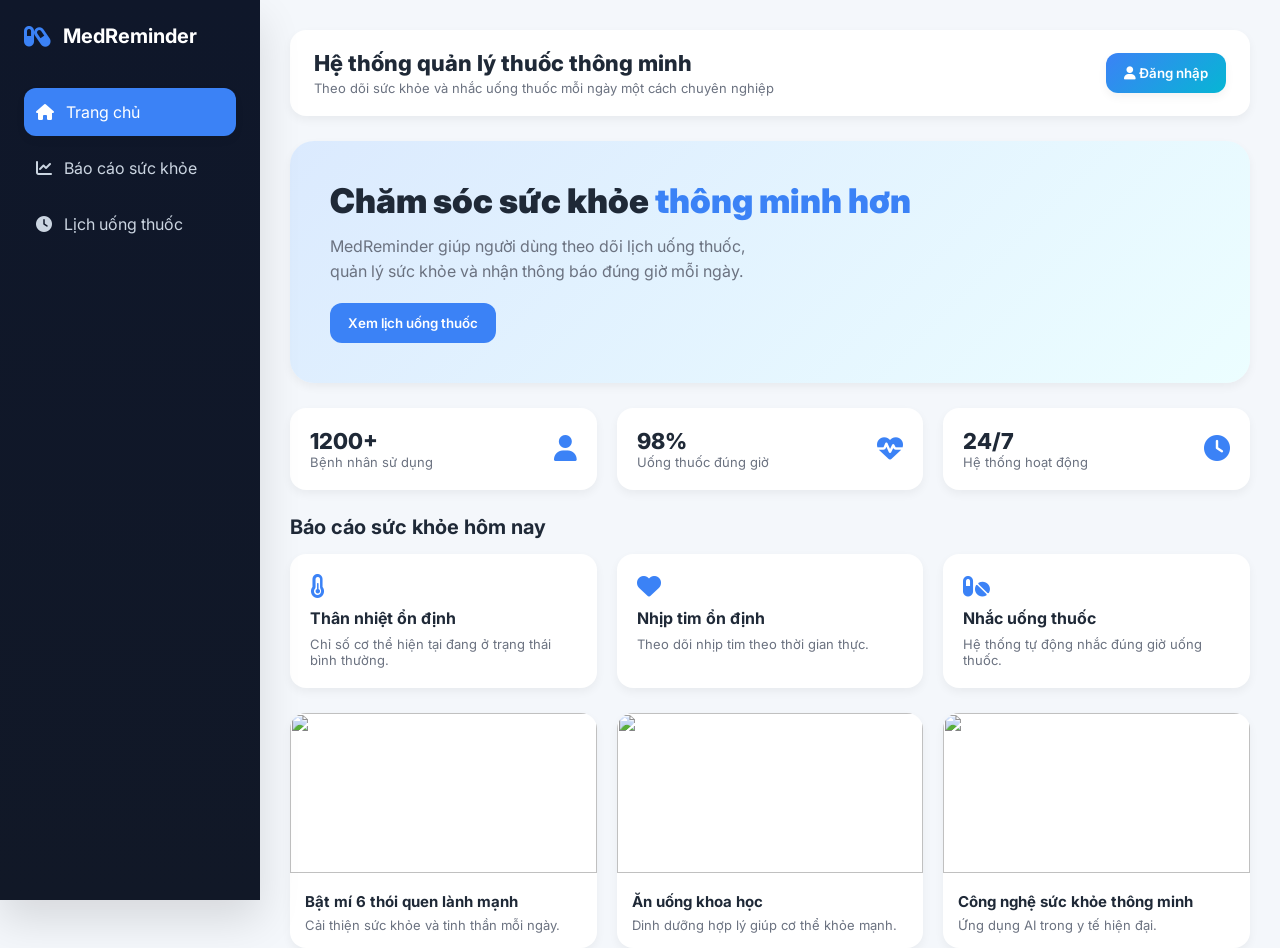
==== MedReminder/index.html @ 06b6fe0d "first commit" ====
<!DOCTYPE html>
<html lang="vi">

<head>
    <meta charset="UTF-8">
    <meta name="viewport" content="width=device-width, initial-scale=1.0">
    <title>MedReminder</title>

    <link rel="stylesheet" href="css/style.css">
    <link rel="stylesheet" href="https://cdnjs.cloudflare.com/ajax/libs/font-awesome/6.5.2/css/all.min.css">
</head>

<body>

    <!-- SIDEBAR -->
    <aside class="sidebar">

        <div class="sidebar-logo">
            <i class="fa-solid fa-capsules"></i>
            <span>MedReminder</span>
        </div>

        <ul>

            <li class="active">
                <i class="fa-solid fa-house"></i>
                Trang chủ
            </li>

            <li onclick="openReport()">
                <i class="fa-solid fa-chart-line"></i>
                Báo cáo sức khỏe
            </li>

            <li onclick="openSchedule()">
                <i class="fa-solid fa-clock"></i>
                Lịch uống thuốc
            </li>

        </ul>

    </aside>

    <!-- MAIN -->
    <main class="main-content">

        <!-- TOPBAR -->
        <div class="topbar">
            <div>
                <h1>Hệ thống quản lý thuốc thông minh</h1>
                <p class="sub-text">
                    Theo dõi sức khỏe và nhắc uống thuốc mỗi ngày một cách chuyên nghiệp
                </p>
            </div>
            <button class="login-btn" id="loginBtn" onclick="showLoginModal()">
                <i class="fa-solid fa-user"></i>
                Đăng nhập
            </button>
        </div>

        <!-- SCHEDULE -->
        <section id="scheduleSection" style="display:none;">
            <table>
                <tbody id="scheduleTableBody"></tbody>
            </table>
        </section>
        <section class="report-section" id="reportSection"></section>
        <!-- HERO -->
        <section class="hero-section">

            <div class="hero-left">

                <h2>
                    Chăm sóc sức khỏe
                    <span>thông minh hơn</span>
                </h2>

                <p>
                    MedReminder giúp người dùng theo dõi lịch uống thuốc, quản lý sức khỏe và nhận thông báo đúng giờ
                    mỗi ngày.
                </p>

                <button onclick="openSchedule()">
                    Xem lịch uống thuốc
                </button>

            </div>

            <div class="hero-right">
                <img src="https://encrypted-tbn0.gstatic.com/images?q=tbn:ANd9GcS8tLAiOs8x44UtiAvJ8HSTCErNILAkvxVZ3A&s"
                    alt="">
            </div>

        </section>

        <!-- STATS -->
        <section class="stats">

            <div class="stat-card">
                <div>
                    <h3>1200+</h3>
                    <p>Bệnh nhân sử dụng</p>
                </div>
                <i class="fa-solid fa-user"></i>
            </div>

            <div class="stat-card">
                <div>
                    <h3>98%</h3>
                    <p>Uống thuốc đúng giờ</p>
                </div>
                <i class="fa-solid fa-heart-pulse"></i>
            </div>

            <div class="stat-card">
                <div>
                    <h3>24/7</h3>
                    <p>Hệ thống hoạt động</p>
                </div>
                <i class="fa-solid fa-clock"></i>
            </div>

        </section>

        <!-- REPORT -->
        <section class="report-section">

            <div class="section-header">
                <h2>Báo cáo sức khỏe hôm nay</h2>
            </div>

            <div class="report-grid">

                <div class="report-card">
                    <i class="fa-solid fa-temperature-half"></i>
                    <h3>Thân nhiệt ổn định</h3>
                    <p>Chỉ số cơ thể hiện tại đang ở trạng thái bình thường.</p>
                </div>

                <div class="report-card">
                    <i class="fa-solid fa-heart"></i>
                    <h3>Nhịp tim ổn định</h3>
                    <p>Theo dõi nhịp tim theo thời gian thực.</p>
                </div>

                <div class="report-card">
                    <i class="fa-solid fa-pills"></i>
                    <h3>Nhắc uống thuốc</h3>
                    <p>Hệ thống tự động nhắc đúng giờ uống thuốc.</p>
                </div>

            </div>

        </section>

        <!-- NEWS -->
        <div class="news-grid">

            <a class="news-card"
                href="https://nhathuoclongchau.com.vn/bai-viet/bat-mi-6-thoi-quen-lanh-manh-nang-cao-chat-luong-cuoc-song.html"
                target="_blank">
                <img
                    src="https://cdn.nhathuoclongchau.com.vn/unsafe/800x0/bat_mi_6_thoi_quen_lanh_manh_nang_cao_chat_luong_cuoc_song_1_f5d3cba60e.jpg">
                <div class="news-content">
                    <h3>Bật mí 6 thói quen lành mạnh</h3>
                    <p>Cải thiện sức khỏe và tinh thần mỗi ngày.</p>
                </div>
            </a>

            <a class="news-card"
                href="https://medlatec.vn/tin-tuc/cach-an-uong-khoa-hoc-du-duong-chat-bao-dam-suc-khoe--s51-n30016"
                target="_blank">
                <img src="https://login.medlatec.vn//ImagePath/images/20220917/20220917_cach-an-uong-khoa-hoc-1.jpg">
                <div class="news-content">
                    <h3>Ăn uống khoa học</h3>
                    <p>Dinh dưỡng hợp lý giúp cơ thể khỏe mạnh.</p>
                </div>
            </a>

            <a class="news-card"
                href="https://medinet.gov.vn/quan-ly-chat-luong-kham-chua-benh/tim-hieu-nen-tang-cong-nghe-cho-suc-khoe-thong-minh-so-y-te-hcm-c8-11449.aspx"
                target="_blank">
                <img src="https://vinuni.edu.vn/wp-content/uploads/2025/11/ung-dung-ai-trong-y-te-1.jpg">
                <div class="news-content">
                    <h3>Công nghệ sức khỏe thông minh</h3>
                    <p>Ứng dụng AI trong y tế hiện đại.</p>
                </div>
            </a>

        </div>

    </main>

    <!-- JS -->
    <script src="js/main.js" defer></script>

</body>

</html>
---- MedReminder/css/style.css ----
/* =========================================
   MEDREMINDER - PREMIUM MEDICAL UI STYLE
   Inspired by modern health apps (Apple Health, MyChart)
========================================= */

/* FONT */
@import url('https://fonts.googleapis.com/css2?family=Inter:wght@300;400;500;600;700;800;900&display=swap');

/* RESET */
* {
    margin: 0;
    padding: 0;
    box-sizing: border-box;
    font-family: 'Inter', sans-serif;
}

html,
body {
    height: 100%;
    background: #f4f7fb;
    color: #1f2937;
}

/* =========================
   ROOT VARIABLES
========================= */
:root {
    --primary: #3b82f6;
    --primary-dark: #2563eb;
    --secondary: #06b6d4;
    --success: #22c55e;
    --danger: #ef4444;
    --warning: #f59e0b;

    --text: #1f2937;
    --muted: #6b7280;
    --bg: #f4f7fb;
    --card: #ffffff;

    --shadow-sm: 0 4px 10px rgba(0, 0, 0, 0.05);
    --shadow-md: 0 10px 25px rgba(0, 0, 0, 0.08);
    --shadow-lg: 0 20px 40px rgba(0, 0, 0, 0.12);

    --radius: 16px;
}

/* =========================
   LAYOUT
========================= */
body {
    display: flex;
}

/* =========================
   SIDEBAR
========================= */
.sidebar {
    width: 260px;
    height: 100vh;
    background: linear-gradient(180deg, #0f172a, #111827);
    color: #fff;
    padding: 24px;
    position: fixed;
    left: 0;
    top: 0;
    box-shadow: var(--shadow-lg);
}

.sidebar-logo {
    display: flex;
    align-items: center;
    gap: 12px;
    font-size: 20px;
    font-weight: 700;
    margin-bottom: 40px;
    color: #fff;
}

.sidebar-logo i {
    color: var(--primary);
    font-size: 24px;
}

.sidebar ul {
    list-style: none;
}

.sidebar li {
    display: flex;
    align-items: center;
    gap: 12px;
    padding: 14px 12px;
    border-radius: 12px;
    cursor: pointer;
    color: #cbd5e1;
    transition: all 0.3s ease;
    margin-bottom: 8px;
}

.sidebar li:hover {
    background: rgba(59, 130, 246, 0.15);
    color: #fff;
    transform: translateX(5px);
}

.sidebar li.active {
    background: var(--primary);
    color: #fff;
    box-shadow: var(--shadow-sm);
}

/* =========================
   MAIN CONTENT
========================= */
.main-content {
    margin-left: 260px;
    width: calc(100% - 260px);
    padding: 30px;
}

/* =========================
   TOPBAR
========================= */
.topbar {
    display: flex;
    justify-content: space-between;
    align-items: center;
    background: var(--card);
    padding: 20px 24px;
    border-radius: var(--radius);
    box-shadow: var(--shadow-sm);
    margin-bottom: 25px;
}

.topbar h1 {
    font-size: 22px;
    font-weight: 800;
}

.sub-text {
    font-size: 13px;
    color: var(--muted);
    margin-top: 4px;
}

.login-btn {
    background: linear-gradient(135deg, var(--primary), var(--secondary));
    color: white;
    border: none;
    padding: 12px 18px;
    border-radius: 12px;
    cursor: pointer;
    font-weight: 600;
    transition: 0.3s;
    box-shadow: var(--shadow-sm);
}

.login-btn:hover {
    transform: scale(1.05);
    box-shadow: var(--shadow-md);
}

/* =========================
   HERO SECTION
========================= */
.hero-section {
    display: flex;
    justify-content: space-between;
    align-items: center;
    background: linear-gradient(135deg, #dbeafe, #ecfeff);
    padding: 40px;
    border-radius: 24px;
    margin-bottom: 25px;
    box-shadow: var(--shadow-sm);
}

.hero-left h2 {
    font-size: 34px;
    font-weight: 900;
    line-height: 1.2;
}

.hero-left span {
    color: var(--primary);
}

.hero-left p {
    margin-top: 12px;
    color: var(--muted);
    max-width: 420px;
    line-height: 1.6;
}

.hero-left button {
    margin-top: 18px;
    padding: 12px 18px;
    border: none;
    border-radius: 12px;
    background: var(--primary);
    color: white;
    font-weight: 600;
    cursor: pointer;
    transition: 0.3s;
}

.hero-left button:hover {
    background: var(--primary-dark);
    transform: translateY(-2px);
}

.hero-right img {
    width: 320px;
    animation: float 3s ease-in-out infinite;
}

@keyframes float {

    0%,
    100% {
        transform: translateY(0);
    }

    50% {
        transform: translateY(-10px);
    }
}

/* =========================
   STATS
========================= */
.stats {
    display: grid;
    grid-template-columns: repeat(3, 1fr);
    gap: 20px;
    margin-bottom: 25px;
}

.stat-card {
    background: var(--card);
    padding: 20px;
    border-radius: var(--radius);
    box-shadow: var(--shadow-sm);
    display: flex;
    justify-content: space-between;
    align-items: center;
    transition: 0.3s;
}

.stat-card:hover {
    transform: translateY(-5px);
    box-shadow: var(--shadow-md);
}

.stat-card h3 {
    font-size: 22px;
    font-weight: 800;
}

.stat-card p {
    font-size: 13px;
    color: var(--muted);
}

.stat-card i {
    font-size: 26px;
    color: var(--primary);
}

/* =========================
   REPORT SECTION
========================= */
.report-section {
    margin-bottom: 25px;
}

.section-header h2 {
    font-size: 20px;
    margin-bottom: 15px;
}

.report-grid {
    display: grid;
    grid-template-columns: repeat(3, 1fr);
    gap: 20px;
}

.report-card {
    background: var(--card);
    padding: 20px;
    border-radius: var(--radius);
    box-shadow: var(--shadow-sm);
    transition: 0.3s;
}

.report-card:hover {
    transform: translateY(-5px);
}

.report-card i {
    font-size: 24px;
    color: var(--primary);
    margin-bottom: 10px;
}

.report-card h3 {
    font-size: 16px;
    margin-bottom: 8px;
}

.report-card p {
    font-size: 13px;
    color: var(--muted);
}

/* =========================
   NEWS
========================= */
.news-grid {
    display: grid;
    grid-template-columns: repeat(3, 1fr);
    gap: 20px;
}

.news-card {
    background: var(--card);
    border-radius: var(--radius);
    overflow: hidden;
    box-shadow: var(--shadow-sm);
    transition: 0.3s;
}

.news-card:hover {
    transform: translateY(-6px);
    box-shadow: var(--shadow-md);
}

.news-card img {
    width: 100%;
    height: 160px;
    object-fit: cover;
}

.news-content {
    padding: 15px;
}

.news-content h3 {
    font-size: 15px;
    margin-bottom: 6px;
}

.news-content p {
    font-size: 13px;
    color: var(--muted);
}

/* =========================
   MODAL
========================= */
.modal {
    display: none;
    position: fixed;
    inset: 0;
    background: rgba(0, 0, 0, 0.5);
    justify-content: center;
    align-items: center;
    backdrop-filter: blur(6px);
}

.modal-content {
    background: white;
    width: 380px;
    padding: 24px;
    border-radius: 18px;
    box-shadow: var(--shadow-lg);
    animation: pop 0.3s ease;
}

@keyframes pop {
    from {
        transform: scale(0.9);
        opacity: 0;
    }

    to {
        transform: scale(1);
        opacity: 1;
    }
}

.modal-header {
    display: flex;
    justify-content: space-between;
    align-items: center;
    margin-bottom: 20px;
}

.modal-header button {
    border: none;
    background: transparent;
    font-size: 18px;
    cursor: pointer;
}

.form-group {
    margin-bottom: 15px;
}

.form-group label {
    font-size: 13px;
    color: var(--muted);
}

.form-group input {
    width: 100%;
    padding: 10px;
    border-radius: 10px;
    border: 1px solid #e5e7eb;
    margin-top: 5px;
    outline: none;
}

.submit-btn {
    width: 100%;
    padding: 12px;
    border: none;
    border-radius: 12px;
    background: var(--primary);
    color: white;
    font-weight: 600;
    cursor: pointer;
    transition: 0.3s;
}

.submit-btn:hover {
    background: var(--primary-dark);
}

/* =========================
   RESPONSIVE
========================= */
@media (max-width: 1024px) {

    .stats,
    .report-grid,
    .news-grid {
        grid-template-columns: repeat(2, 1fr);
    }

    .hero-section {
        flex-direction: column;
        text-align: center;
    }

    .hero-right img {
        margin-top: 20px;
    }
}

@media (max-width: 768px) {
    .sidebar {
        display: none;
    }

    .main-content {
        margin-left: 0;
        width: 100%;
    }

    .stats,
    .report-grid,
    .news-grid {
        grid-template-columns: 1fr;
    }
}.news-card {
    display: block;
    text-decoration: none;
    color: inherit;
}

.news-card:hover h3 {
    color: var(--primary);
}

.news-card {
    cursor: pointer;
}.modal {
    display: none;
    position: fixed;
    inset: 0;
    background: rgba(15, 23, 42, 0.6);
    backdrop-filter: blur(10px);
    justify-content: center;
    align-items: center;
    z-index: 999;
    animation: fadeIn 0.2s ease;
}.modal-content {
    width: 380px;
    background: #ffffff;
    border-radius: 18px;
    padding: 24px;
    box-shadow: 0 25px 60px rgba(0, 0, 0, 0.25);
    animation: popIn 0.25s ease;
}.login-wrapper {
    position: fixed;
    top: 0;
    left: 0;
    width: 100%;
    height: 100vh;
    background: rgba(0, 0, 0, 0.5);
    display: none;
    justify-content: center;
    align-items: center;
    z-index: 9999;
}

.login-card {
    background: #fff;
    padding: 25px;
    border-radius: 12px;
    width: 350px;
}.logout-fixed {
    position: fixed;
    top: 12px;
    right: 12px;
    /* 👈 đổi từ left -> right */
    z-index: 99999;

    display: flex;
    align-items: center;
    gap: 8px;

    padding: 10px 14px;
    border: none;
    border-radius: 10px;

    background: #fee2e2;
    color: #dc2626;

    font-weight: 600;
    font-size: 14px;

    cursor: pointer;

    box-shadow: 0 6px 20px rgba(0, 0, 0, 0.15);
    transition: 0.2s ease;
}

.logout-fixed:hover {
    background: #fecaca;
    transform: translateY(-2px);
}

.logout-fixed i {
    font-size: 14px;
}
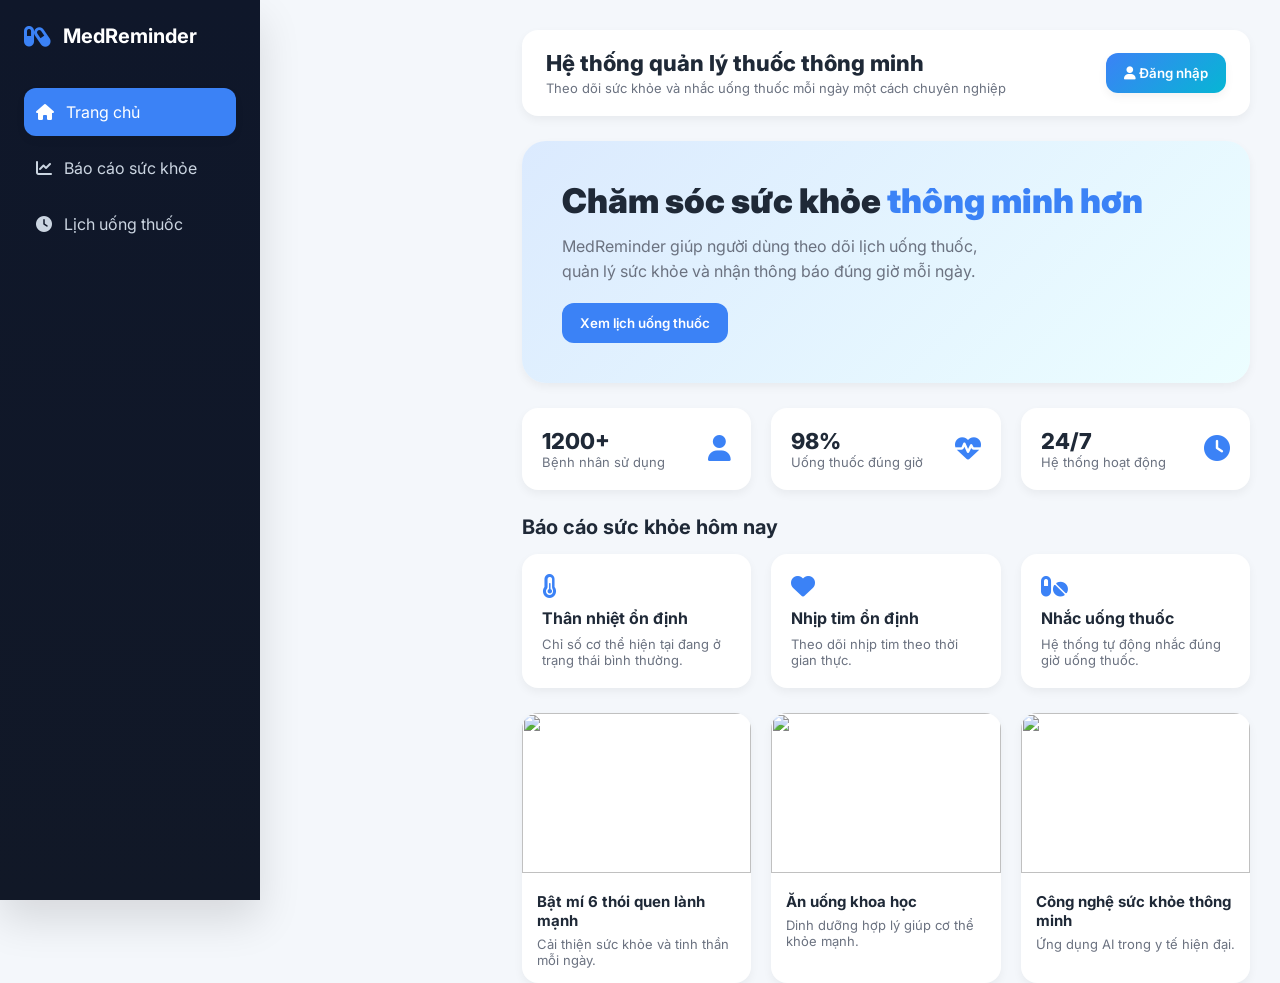
==== commit 53766b0b: "Update index.html" ====
--- a/MedReminder/index.html
+++ b/MedReminder/index.html
@@ -11,7 +11,7 @@
 </head>
 
 <body>
-
+<h1>NEW VERSION TEST</h1>
     <!-- SIDEBAR -->
     <aside class="sidebar">
 
@@ -192,8 +192,8 @@
     </main>
 
     <!-- JS -->
-    <script src="js/main.js" defer></script>
+    <script src="js/main.js?v=2" defer></script>
 
 </body>
 
-</html>+</html>
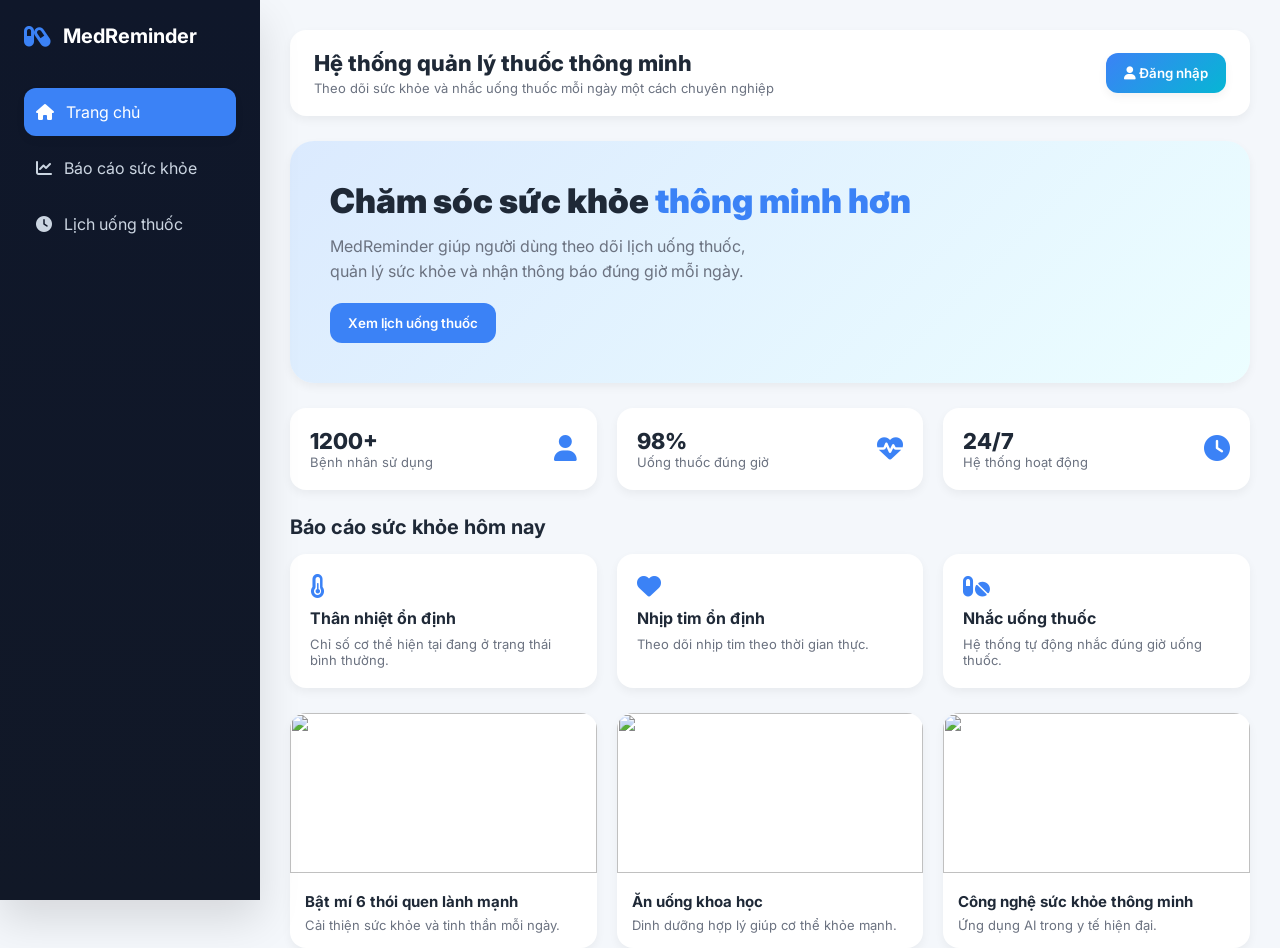
==== commit 8e40380b: "Update index.html" ====
--- a/MedReminder/index.html
+++ b/MedReminder/index.html
@@ -11,7 +11,6 @@
 </head>
 
 <body>
-<h1>NEW VERSION TEST</h1>
     <!-- SIDEBAR -->
     <aside class="sidebar">
 
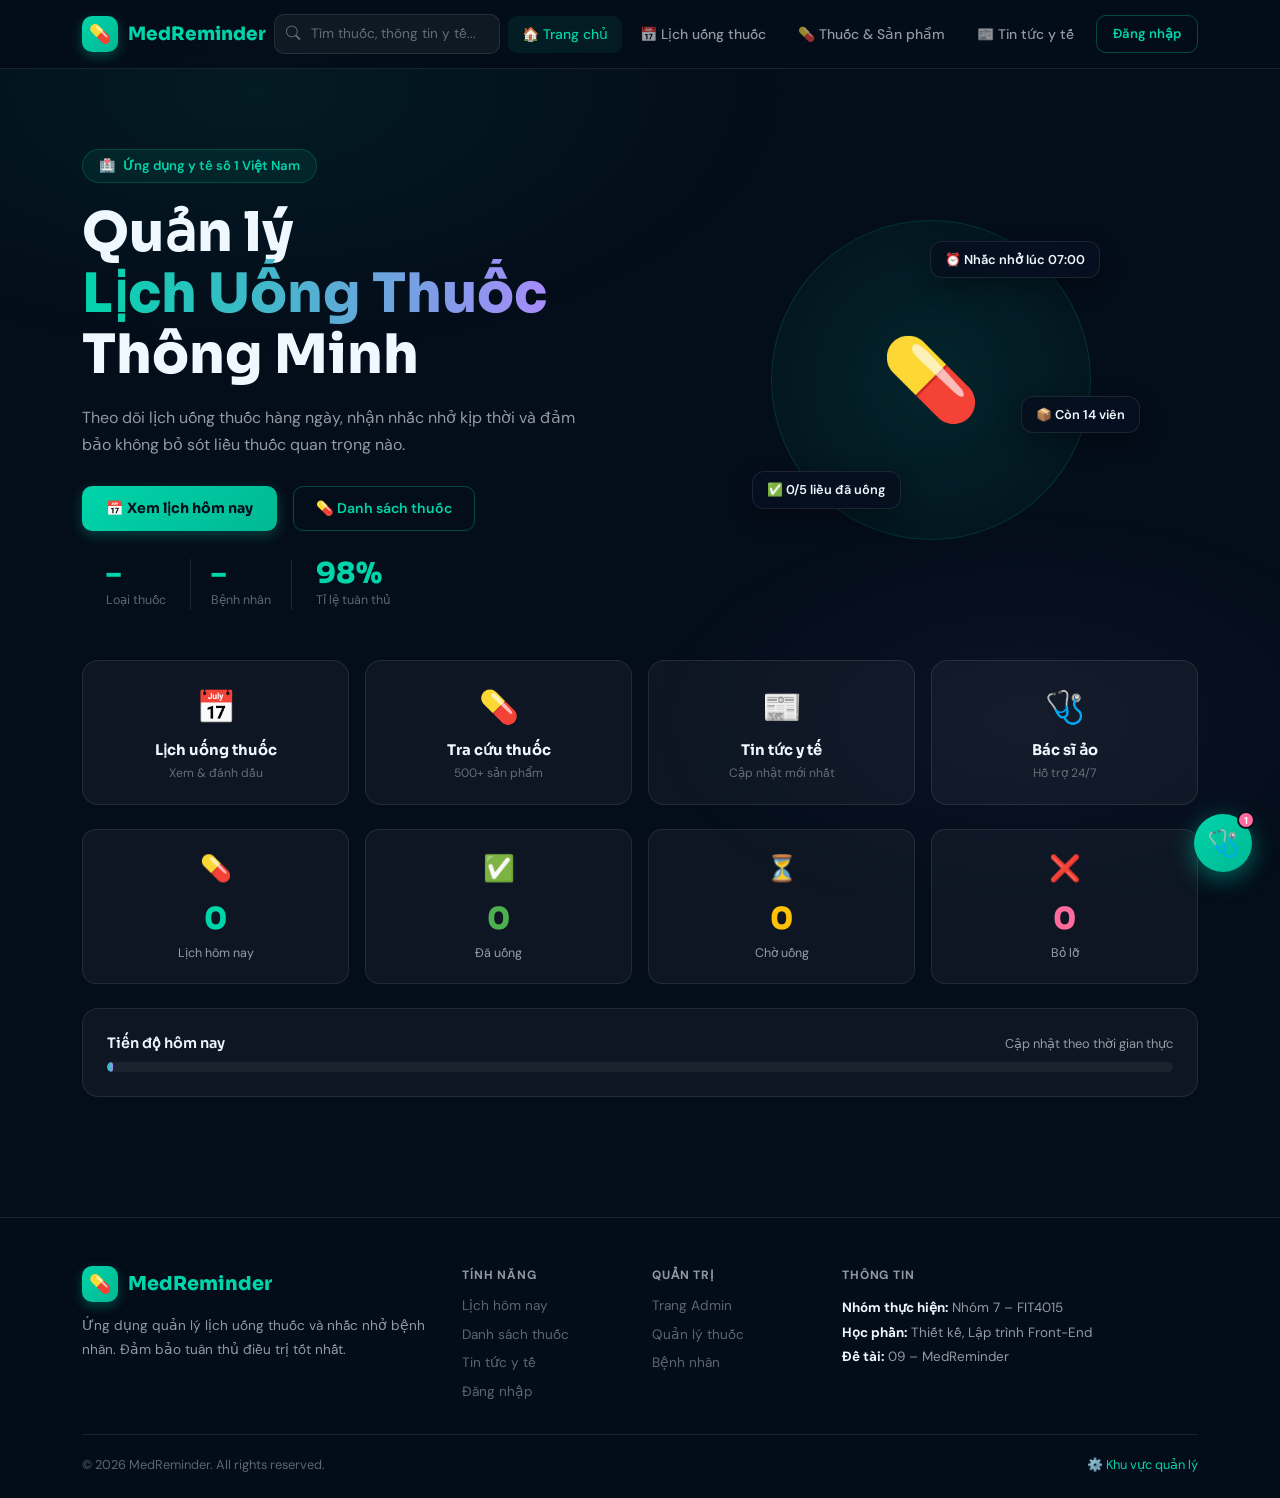
==== commit 77a19587: "Update index.html" ====
--- a/MedReminder/index.html
+++ b/MedReminder/index.html
@@ -2,197 +2,466 @@
 <html lang="vi">
 
 <head>
-    <meta charset="UTF-8">
-    <meta name="viewport" content="width=device-width, initial-scale=1.0">
-    <title>MedReminder</title>
-
-    <link rel="stylesheet" href="css/style.css">
-    <link rel="stylesheet" href="https://cdnjs.cloudflare.com/ajax/libs/font-awesome/6.5.2/css/all.min.css">
+    <meta charset="UTF-8" />
+    <meta name="viewport" content="width=device-width, initial-scale=1.0" />
+    <title>MedReminder – Quản lý Lịch Uống Thuốc</title>
+    <link rel="stylesheet" href="https://cdn.jsdelivr.net/npm/bootstrap@5.3.3/dist/css/bootstrap.min.css" />
+    <link rel="stylesheet" href="https://cdn.jsdelivr.net/npm/bootstrap-icons@1.11.3/font/bootstrap-icons.min.css" />
+    <link rel="stylesheet" href="css/style.css" />
 </head>
 
 <body>
-    <!-- SIDEBAR -->
-    <aside class="sidebar">
-
-        <div class="sidebar-logo">
-            <i class="fa-solid fa-capsules"></i>
-            <span>MedReminder</span>
-        </div>
-
-        <ul>
-
-            <li class="active">
-                <i class="fa-solid fa-house"></i>
-                Trang chủ
-            </li>
-
-            <li onclick="openReport()">
-                <i class="fa-solid fa-chart-line"></i>
-                Báo cáo sức khỏe
-            </li>
-
-            <li onclick="openSchedule()">
-                <i class="fa-solid fa-clock"></i>
-                Lịch uống thuốc
-            </li>
-
-        </ul>
-
-    </aside>
-
-    <!-- MAIN -->
-    <main class="main-content">
-
-        <!-- TOPBAR -->
-        <div class="topbar">
-            <div>
-                <h1>Hệ thống quản lý thuốc thông minh</h1>
-                <p class="sub-text">
-                    Theo dõi sức khỏe và nhắc uống thuốc mỗi ngày một cách chuyên nghiệp
-                </p>
-            </div>
-            <button class="login-btn" id="loginBtn" onclick="showLoginModal()">
-                <i class="fa-solid fa-user"></i>
-                Đăng nhập
-            </button>
-        </div>
-
-        <!-- SCHEDULE -->
-        <section id="scheduleSection" style="display:none;">
-            <table>
-                <tbody id="scheduleTableBody"></tbody>
-            </table>
-        </section>
-        <section class="report-section" id="reportSection"></section>
+
+    <!-- Toast container -->
+    <div id="toast-container" class="position-fixed top-0 end-0 p-3" style="z-index:9999">
+        <div id="liveToast" class="toast toast-med" role="alert">
+            <div class="toast-body" id="toast-body"></div>
+        </div>
+    </div>
+
+    <!-- ═══ NAVBAR ═══ -->
+    <nav class="navbar-med">
+        <div class="container">
+            <div class="d-flex align-items-center justify-content-between w-100 gap-2 flex-wrap">
+                <a href="index.html" class="navbar-brand-med">
+                    <div class="brand-icon">💊</div>MedReminder
+                </a>
+
+                <!-- Global Search Bar -->
+                <div class="navbar-search-wrap" id="navbar-search-wrap">
+                    <span class="search-icon-nav"><i class="bi bi-search"></i></span>
+                    <input type="text" id="global-search" placeholder="Tìm thuốc, thông tin y tế..."
+                        autocomplete="off" />
+                    <div class="search-dropdown" id="search-dropdown"></div>
+                </div>
+
+                <!-- Nav Tabs -->
+                <div class="d-flex align-items-center gap-1 flex-wrap nav-tabs-med">
+                    <a href="#" class="nav-link-med active" data-tab="home" onclick="switchTab('home',event)">🏠 Trang
+                        chủ</a>
+                    <a href="#" class="nav-link-med" data-tab="schedule" onclick="switchTab('schedule',event)">📅 Lịch
+                        uống thuốc</a>
+                    <a href="#" class="nav-link-med" data-tab="medicines" onclick="switchTab('medicines',event)">💊
+                        Thuốc & Sản phẩm</a>
+                    <a href="#" class="nav-link-med" data-tab="news" onclick="switchTab('news',event)">📰 Tin tức y
+                        tế</a>
+                </div>
+
+                <div class="d-flex align-items-center gap-2" id="nav-auth-area">
+                    <a href="login.html" class="btn-outline-med" style="font-size:0.82rem;padding:8px 16px"
+                        id="nav-login-btn">Đăng nhập</a>
+                    <a href="admin.html" class="btn-nav-admin" id="nav-admin-btn" style="display:none">⚙️ Quản trị</a>
+                    <button class="btn-logout-sm" id="nav-logout-btn" style="display:none" onclick="logoutUser()">🚪
+                        Đăng xuất</button>
+                </div>
+            </div>
+        </div>
+    </nav>
+
+    <!-- ═══ TAB: HOME ═══ -->
+    <div id="tab-home" class="tab-content-med active">
         <!-- HERO -->
         <section class="hero-section">
-
-            <div class="hero-left">
-
-                <h2>
-                    Chăm sóc sức khỏe
-                    <span>thông minh hơn</span>
-                </h2>
-
-                <p>
-                    MedReminder giúp người dùng theo dõi lịch uống thuốc, quản lý sức khỏe và nhận thông báo đúng giờ
-                    mỗi ngày.
-                </p>
-
-                <button onclick="openSchedule()">
-                    Xem lịch uống thuốc
-                </button>
-
-            </div>
-
-            <div class="hero-right">
-                <img src="https://encrypted-tbn0.gstatic.com/images?q=tbn:ANd9GcS8tLAiOs8x44UtiAvJ8HSTCErNILAkvxVZ3A&s"
-                    alt="">
-            </div>
-
+            <div class="container">
+                <div class="user-banner" id="user-banner" style="display:none">
+                    <div class="user-banner-info">
+                        <div class="user-avatar" id="banner-avatar">👤</div>
+                        <div>
+                            <div class="user-name" id="banner-name">–</div>
+                            <div class="user-role" id="banner-role">–</div>
+                        </div>
+                    </div>
+                    <div style="font-size:0.82rem;color:var(--text-muted)">
+                        📅 Đang xem lịch của: <strong id="banner-patient" style="color:var(--primary)">–</strong>
+                    </div>
+                </div>
+                <div class="row align-items-center g-5">
+                    <div class="col-lg-6">
+                        <div class="hero-badge"><span>🏥</span> Ứng dụng y tế số 1 Việt Nam</div>
+                        <h1 class="hero-title">Quản lý<br><span>Lịch Uống Thuốc</span><br>Thông Minh</h1>
+                        <p class="hero-subtitle">Theo dõi lịch uống thuốc hàng ngày, nhận nhắc nhở kịp thời và đảm bảo
+                            không bỏ sót liều thuốc quan trọng nào.</p>
+                        <div class="d-flex gap-3 flex-wrap mb-4">
+                            <a href="#" class="btn-primary-med" onclick="switchTab('schedule',event)">📅 Xem lịch hôm
+                                nay</a>
+                            <a href="#" class="btn-outline-med" onclick="switchTab('medicines',event)">💊 Danh sách
+                                thuốc</a>
+                        </div>
+                        <div class="hero-stats">
+                            <div class="hero-stat"><span class="num" id="hero-stat-meds">–</span><span
+                                    class="label">Loại thuốc</span></div>
+                            <div class="hero-stat"
+                                style="padding:0 20px;border-left:1px solid rgba(255,255,255,0.1);border-right:1px solid rgba(255,255,255,0.1)">
+                                <span class="num" id="hero-stat-patients">–</span><span class="label">Bệnh nhân</span>
+                            </div>
+                            <div class="hero-stat"><span class="num">98%</span><span class="label">Tỉ lệ tuân thủ</span>
+                            </div>
+                        </div>
+                    </div>
+                    <div class="col-lg-6">
+                        <div class="hero-img-wrap">
+                            <div class="hero-img-bg">
+                                <span class="hero-center-icon">💊</span>
+                                <div class="hero-float-card" style="top:20px;right:-10px">⏰ Nhắc nhở lúc 07:00</div>
+                                <div class="hero-float-card" style="bottom:30px;left:-20px">✅ <span
+                                        id="float-taken">3</span>/5 liều đã uống</div>
+                                <div class="hero-float-card" style="top:55%;right:-50px">📦 Còn 14 viên</div>
+                            </div>
+                        </div>
+                    </div>
+                </div>
+            </div>
         </section>
 
-        <!-- STATS -->
-        <section class="stats">
-
-            <div class="stat-card">
+        <!-- QUICK FEATURE CARDS -->
+        <section style="position:relative;z-index:1;padding:0 0 60px">
+            <div class="container">
+                <div class="row g-3 mb-4">
+                    <div class="col-6 col-md-3">
+                        <div class="feature-quick-card" onclick="switchTab('schedule',null)">
+                            <div class="fq-icon">📅</div>
+                            <div class="fq-label">Lịch uống thuốc</div>
+                            <div class="fq-sub">Xem & đánh dấu</div>
+                        </div>
+                    </div>
+                    <div class="col-6 col-md-3">
+                        <div class="feature-quick-card" onclick="switchTab('medicines',null)">
+                            <div class="fq-icon">💊</div>
+                            <div class="fq-label">Tra cứu thuốc</div>
+                            <div class="fq-sub">500+ sản phẩm</div>
+                        </div>
+                    </div>
+                    <div class="col-6 col-md-3">
+                        <div class="feature-quick-card" onclick="switchTab('news',null)">
+                            <div class="fq-icon">📰</div>
+                            <div class="fq-label">Tin tức y tế</div>
+                            <div class="fq-sub">Cập nhật mới nhất</div>
+                        </div>
+                    </div>
+                    <div class="col-6 col-md-3">
+                        <div class="feature-quick-card" onclick="toggleChatbot()">
+                            <div class="fq-icon">🩺</div>
+                            <div class="fq-label">Bác sĩ ảo</div>
+                            <div class="fq-sub">Hỗ trợ 24/7</div>
+                        </div>
+                    </div>
+                </div>
+
+                <!-- Preview stats -->
+                <div class="row g-3">
+                    <div class="col-6 col-md-3">
+                        <div class="stat-card"><span class="stat-icon">💊</span>
+                            <div class="stat-value" id="stat-total">–</div>
+                            <div class="stat-label">Lịch hôm nay</div>
+                        </div>
+                    </div>
+                    <div class="col-6 col-md-3">
+                        <div class="stat-card"><span class="stat-icon">✅</span>
+                            <div class="stat-value" id="stat-taken" style="color:#4caf50">–</div>
+                            <div class="stat-label">Đã uống</div>
+                        </div>
+                    </div>
+                    <div class="col-6 col-md-3">
+                        <div class="stat-card"><span class="stat-icon">⏳</span>
+                            <div class="stat-value" id="stat-remain" style="color:#ffc107">–</div>
+                            <div class="stat-label">Chờ uống</div>
+                        </div>
+                    </div>
+                    <div class="col-6 col-md-3">
+                        <div class="stat-card"><span class="stat-icon">❌</span>
+                            <div class="stat-value" id="stat-missed" style="color:var(--accent)">–</div>
+                            <div class="stat-label">Bỏ lỡ</div>
+                        </div>
+                    </div>
+                </div>
+                <div class="mt-4 glass-card p-4">
+                    <div class="d-flex justify-content-between align-items-center mb-2">
+                        <span style="font-family:'Sora',sans-serif;font-weight:600;font-size:0.9rem">Tiến độ hôm
+                            nay</span>
+                        <span style="font-size:0.8rem;color:var(--text-secondary)">Cập nhật theo thời gian thực</span>
+                    </div>
+                    <div style="background:rgba(255,255,255,0.06);border-radius:100px;height:10px;overflow:hidden">
+                        <div id="progress-bar"
+                            style="height:100%;background:linear-gradient(90deg,var(--primary),var(--accent2));border-radius:100px;transition:width .6s ease;width:0%;display:flex;align-items:center;justify-content:flex-end;padding-right:6px;font-size:0.65rem;font-weight:700;color:#040d1a">
+                        </div>
+                    </div>
+                </div>
+            </div>
+        </section>
+    </div>
+
+    <!-- ═══ TAB: SCHEDULE ═══ -->
+    <div id="tab-schedule" class="tab-content-med" style="display:none">
+        <!-- Auth gate -->
+        <div id="schedule-auth-gate" class="auth-gate-section" style="display:none">
+            <div class="auth-gate-card">
+                <div style="font-size:3rem;margin-bottom:16px">🔒</div>
+                <h3 style="font-family:'Sora',sans-serif;font-weight:700;margin-bottom:8px">Yêu cầu đăng nhập</h3>
+                <p style="color:var(--text-secondary);margin-bottom:24px">Vui lòng đăng nhập để xem lịch uống thuốc của
+                    bạn</p>
+                <a href="login.html" class="btn-primary-med">🔑 Đăng nhập ngay</a>
+            </div>
+        </div>
+        <!-- Schedule content (only for logged in) -->
+        <div id="schedule-content" style="display:none">
+            <section style="position:relative;z-index:1;padding:40px 0 80px">
+                <div class="container">
+                    <div class="row g-4">
+                        <div class="col-lg-8">
+                            <div class="d-flex align-items-center justify-content-between mb-3 flex-wrap gap-2">
+                                <div>
+                                    <h2 class="section-title mb-0">📅 Lịch uống thuốc</h2>
+                                    <p class="section-sub mb-0" id="schedule-patient-label">Theo dõi và đánh dấu thuốc
+                                        đã uống</p>
+                                </div>
+                            </div>
+                            <div class="day-selector mb-4" id="day-selector"></div>
+                            <div class="filter-pills mb-3">
+                                <button class="pill-btn active" data-filter="all">🔘 Tất cả</button>
+                                <button class="pill-btn" data-filter="pending">⏳ Chờ uống</button>
+                                <button class="pill-btn" data-filter="taken">✅ Đã uống</button>
+                                <button class="pill-btn" data-filter="missed">❌ Bỏ lỡ</button>
+                            </div>
+                            <div id="schedule-list">
+                                <div class="spinner-med"></div>
+                            </div>
+                        </div>
+                        <div class="col-lg-4">
+                            <div class="glass-card p-4 mb-4">
+                                <h5 style="font-family:'Sora',sans-serif;font-weight:700;margin-bottom:16px">🕐 Timeline
+                                    hôm nay</h5>
+                                <div id="timeline-list">
+                                    <div class="spinner-med"></div>
+                                </div>
+                            </div>
+                            <div class="glass-card p-4" style="border-color:rgba(0,212,170,0.2)">
+                                <h6
+                                    style="font-family:'Sora',sans-serif;font-weight:700;margin-bottom:12px;color:var(--primary)">
+                                    💡 Lưu ý quan trọng</h6>
+                                <ul
+                                    style="list-style:none;padding:0;margin:0;font-size:0.84rem;line-height:2;color:var(--text-secondary)">
+                                    <li>💊 Uống đúng liều, đúng giờ</li>
+                                    <li>🍽️ Một số thuốc cần uống sau ăn</li>
+                                    <li>💧 Uống với nhiều nước</li>
+                                    <li>🚫 Không tự ý dừng thuốc</li>
+                                    <li>📞 Liên hệ BS khi có tác dụng phụ</li>
+                                </ul>
+                            </div>
+                        </div>
+                    </div>
+                </div>
+            </section>
+        </div>
+    </div>
+
+    <!-- ═══ TAB: MEDICINES ═══ -->
+    <div id="tab-medicines" class="tab-content-med" style="display:none">
+        <section style="position:relative;z-index:1;padding:40px 0 80px">
+            <div class="container">
+                <div class="text-center mb-5">
+                    <h2 class="section-title">💊 Thuốc & Sản phẩm y tế</h2>
+                    <p class="section-sub">Tra cứu thông tin chi tiết các loại thuốc và sản phẩm chăm sóc sức khỏe</p>
+                </div>
+
+                <!-- Category filter -->
+                <div class="med-category-bar mb-4">
+                    <button class="med-cat-btn active" data-cat="all">🔘 Tất cả</button>
+                    <button class="med-cat-btn" data-cat="painkiller">💊 Giảm đau / Hạ sốt</button>
+                    <button class="med-cat-btn" data-cat="antibiotic">🧫 Kháng sinh</button>
+                    <button class="med-cat-btn" data-cat="stomach">🫁 Tiêu hóa</button>
+                    <button class="med-cat-btn" data-cat="vitamin">🌿 Vitamin & Bổ sung</button>
+                    <button class="med-cat-btn" data-cat="heart">❤️ Tim mạch</button>
+                    <button class="med-cat-btn" data-cat="device">🩺 Thiết bị y tế</button>
+                </div>
+
+                <!-- Search inside medicines -->
+                <div class="search-wrap mb-4" style="max-width:400px">
+                    <span class="search-icon"><i class="bi bi-search"></i></span>
+                    <input type="text" id="med-search-input" placeholder="Tìm thuốc, sản phẩm..." />
+                </div>
+
+                <div class="row g-4" id="med-catalog-grid">
+                    <!-- Populated by JS -->
+                </div>
+            </div>
+        </section>
+    </div>
+
+    <!-- ═══ TAB: NEWS ═══ -->
+    <div id="tab-news" class="tab-content-med" style="display:none">
+        <section style="position:relative;z-index:1;padding:40px 0 80px">
+            <div class="container">
+                <div class="text-center mb-5">
+                    <h2 class="section-title">📰 Tin tức & Thông tin y tế</h2>
+                    <p class="section-sub">Cập nhật các chủ đề hot và thông tin chuyên ngành y tế mới nhất</p>
+                </div>
+                <!-- Topic pills -->
+                <div class="filter-pills mb-4">
+                    <button class="pill-btn active" data-news-cat="all" onclick="filterNews('all',this)">🔘 Tất
+                        cả</button>
+                    <button class="pill-btn" data-news-cat="drug" onclick="filterNews('drug',this)">💊 Thuốc
+                        mới</button>
+                    <button class="pill-btn" data-news-cat="disease" onclick="filterNews('disease',this)">🦠 Dịch
+                        bệnh</button>
+                    <button class="pill-btn" data-news-cat="health" onclick="filterNews('health',this)">🌿 Sức
+                        khỏe</button>
+                    <button class="pill-btn" data-news-cat="tech" onclick="filterNews('tech',this)">🤖 Y tế công
+                        nghệ</button>
+                    <button class="pill-btn" data-news-cat="policy" onclick="filterNews('policy',this)">📋 Chính
+                        sách</button>
+                </div>
+                <div class="row g-4" id="news-grid">
+                    <!-- Populated by JS -->
+                </div>
+            </div>
+        </section>
+    </div>
+
+    <!-- ═══ MED DETAIL MODAL ═══ -->
+    <div class="modal fade modal-med" id="medDetailModal" tabindex="-1">
+        <div class="modal-dialog modal-dialog-centered modal-lg">
+            <div class="modal-content">
+                <div class="modal-header">
+                    <h5 class="modal-title"><span id="detail-med-icon">💊</span><span id="detail-med-name"
+                            class="ms-2">Chi tiết thuốc</span></h5>
+                    <button type="button" class="btn-close" data-bs-dismiss="modal"></button>
+                </div>
+                <div class="modal-body">
+                    <div class="row g-3">
+                        <div class="col-md-6">
+                            <div class="detail-label">Dạng thuốc</div>
+                            <div class="detail-val" id="detail-med-type">–</div>
+                        </div>
+                        <div class="col-md-6">
+                            <div class="detail-label">Danh mục</div>
+                            <div class="detail-val" id="detail-med-cat">–</div>
+                        </div>
+                        <div class="col-md-6">
+                            <div class="detail-label">Liều dùng thông thường</div>
+                            <div class="detail-val" id="detail-med-dosage">–</div>
+                        </div>
+                        <div class="col-md-6">
+                            <div class="detail-label">Tần suất sử dụng</div>
+                            <div class="detail-val" id="detail-med-freq">–</div>
+                        </div>
+                        <div class="col-12">
+                            <div class="detail-label">Công dụng chính</div>
+                            <div style="background:rgba(0,212,170,0.06);border-left:3px solid var(--primary);padding:12px 16px;border-radius:8px;font-size:.88rem;line-height:1.7"
+                                id="detail-med-uses">–</div>
+                        </div>
+                        <div class="col-12">
+                            <div class="detail-label">Tác dụng phụ thường gặp</div>
+                            <div style="background:rgba(255,107,157,0.06);border-left:3px solid var(--accent);padding:12px 16px;border-radius:8px;font-size:.88rem;line-height:1.7"
+                                id="detail-med-side">–</div>
+                        </div>
+                        <div class="col-12">
+                            <div class="detail-label">Lưu ý đặc biệt</div>
+                            <div style="background:rgba(255,193,7,0.06);border-left:3px solid #ffc107;padding:12px 16px;border-radius:8px;font-size:.88rem;line-height:1.7"
+                                id="detail-med-note">–</div>
+                        </div>
+                        <div class="col-md-6">
+                            <div class="detail-label">Bảo quản</div>
+                            <div class="detail-val" id="detail-med-store">–</div>
+                        </div>
+                        <div class="col-md-6">
+                            <div class="detail-label">Trạng thái</div>
+                            <span id="detail-med-status"></span>
+                        </div>
+                    </div>
+                </div>
+                <div class="modal-footer"><button type="button" class="btn-outline-med"
+                        data-bs-dismiss="modal">Đóng</button></div>
+            </div>
+        </div>
+    </div>
+
+    <!-- ═══ FOOTER ═══ -->
+    <footer class="footer-med">
+        <div class="container">
+            <div class="row g-4 mb-4">
+                <div class="col-md-4">
+                    <div style="display:flex;align-items:center;gap:10px;margin-bottom:12px">
+                        <div class="brand-icon"
+                            style="width:36px;height:36px;background:linear-gradient(135deg,var(--primary),var(--primary-dark));border-radius:10px;display:flex;align-items:center;justify-content:center;font-size:18px">
+                            💊</div>
+                        <span
+                            style="font-family:'Sora',sans-serif;font-weight:800;color:var(--primary);font-size:1.2rem">MedReminder</span>
+                    </div>
+                    <p style="font-size:.85rem;color:var(--text-secondary);line-height:1.7">Ứng dụng quản lý lịch uống
+                        thuốc và nhắc nhở bệnh nhân. Đảm bảo tuân thủ điều trị tốt nhất.</p>
+                </div>
+                <div class="col-6 col-md-2">
+                    <div class="footer-title">Tính năng</div>
+                    <a href="#" class="footer-link" onclick="switchTab('schedule',event)">Lịch hôm nay</a>
+                    <a href="#" class="footer-link" onclick="switchTab('medicines',event)">Danh sách thuốc</a>
+                    <a href="#" class="footer-link" onclick="switchTab('news',event)">Tin tức y tế</a>
+                    <a href="login.html" class="footer-link">Đăng nhập</a>
+                </div>
+                <div class="col-6 col-md-2">
+                    <div class="footer-title">Quản trị</div>
+                    <a href="admin.html" class="footer-link">Trang Admin</a>
+                    <a href="admin.html" class="footer-link">Quản lý thuốc</a>
+                    <a href="admin.html" class="footer-link">Bệnh nhân</a>
+                </div>
+                <div class="col-md-4">
+                    <div class="footer-title">Thông tin</div>
+                    <p style="font-size:.84rem;color:var(--text-secondary);line-height:1.8">
+                        <strong style="color:var(--text-primary)">Nhóm thực hiện:</strong> Nhóm 7 – FIT4015<br />
+                        <strong style="color:var(--text-primary)">Học phần:</strong> Thiết kế, Lập trình Front-End<br />
+                        <strong style="color:var(--text-primary)">Đề tài:</strong> 09 – MedReminder
+                    </p>
+                </div>
+            </div>
+            <div
+                style="border-top:1px solid var(--border-glass);padding-top:20px;display:flex;justify-content:space-between;align-items:center;flex-wrap:wrap;gap:10px">
+                <p style="font-size:.8rem;color:var(--text-muted);margin:0">© 2026 MedReminder. All rights reserved.</p>
+                <a href="admin.html" style="font-size:.8rem;color:var(--primary);text-decoration:none">⚙️ Khu vực quản
+                    lý</a>
+            </div>
+        </div>
+    </footer>
+
+    <!-- ═══ CHATBOT ═══ -->
+    <button class="chatbot-fab" onclick="toggleChatbot()" aria-label="Bác sĩ ảo">
+        🩺<div class="fab-badge" id="chat-badge">1</div>
+    </button>
+    <div class="chatbot-window" id="chatbot-window">
+        <div class="chatbot-header">
+            <div class="chatbot-avatar">
+                <div class="chatbot-icon">🩺</div>
                 <div>
-                    <h3>1200+</h3>
-                    <p>Bệnh nhân sử dụng</p>
-                </div>
-                <i class="fa-solid fa-user"></i>
-            </div>
-
-            <div class="stat-card">
-                <div>
-                    <h3>98%</h3>
-                    <p>Uống thuốc đúng giờ</p>
-                </div>
-                <i class="fa-solid fa-heart-pulse"></i>
-            </div>
-
-            <div class="stat-card">
-                <div>
-                    <h3>24/7</h3>
-                    <p>Hệ thống hoạt động</p>
-                </div>
-                <i class="fa-solid fa-clock"></i>
-            </div>
-
-        </section>
-
-        <!-- REPORT -->
-        <section class="report-section">
-
-            <div class="section-header">
-                <h2>Báo cáo sức khỏe hôm nay</h2>
-            </div>
-
-            <div class="report-grid">
-
-                <div class="report-card">
-                    <i class="fa-solid fa-temperature-half"></i>
-                    <h3>Thân nhiệt ổn định</h3>
-                    <p>Chỉ số cơ thể hiện tại đang ở trạng thái bình thường.</p>
-                </div>
-
-                <div class="report-card">
-                    <i class="fa-solid fa-heart"></i>
-                    <h3>Nhịp tim ổn định</h3>
-                    <p>Theo dõi nhịp tim theo thời gian thực.</p>
-                </div>
-
-                <div class="report-card">
-                    <i class="fa-solid fa-pills"></i>
-                    <h3>Nhắc uống thuốc</h3>
-                    <p>Hệ thống tự động nhắc đúng giờ uống thuốc.</p>
-                </div>
-
-            </div>
-
-        </section>
-
-        <!-- NEWS -->
-        <div class="news-grid">
-
-            <a class="news-card"
-                href="https://nhathuoclongchau.com.vn/bai-viet/bat-mi-6-thoi-quen-lanh-manh-nang-cao-chat-luong-cuoc-song.html"
-                target="_blank">
-                <img
-                    src="https://cdn.nhathuoclongchau.com.vn/unsafe/800x0/bat_mi_6_thoi_quen_lanh_manh_nang_cao_chat_luong_cuoc_song_1_f5d3cba60e.jpg">
-                <div class="news-content">
-                    <h3>Bật mí 6 thói quen lành mạnh</h3>
-                    <p>Cải thiện sức khỏe và tinh thần mỗi ngày.</p>
-                </div>
-            </a>
-
-            <a class="news-card"
-                href="https://medlatec.vn/tin-tuc/cach-an-uong-khoa-hoc-du-duong-chat-bao-dam-suc-khoe--s51-n30016"
-                target="_blank">
-                <img src="https://login.medlatec.vn//ImagePath/images/20220917/20220917_cach-an-uong-khoa-hoc-1.jpg">
-                <div class="news-content">
-                    <h3>Ăn uống khoa học</h3>
-                    <p>Dinh dưỡng hợp lý giúp cơ thể khỏe mạnh.</p>
-                </div>
-            </a>
-
-            <a class="news-card"
-                href="https://medinet.gov.vn/quan-ly-chat-luong-kham-chua-benh/tim-hieu-nen-tang-cong-nghe-cho-suc-khoe-thong-minh-so-y-te-hcm-c8-11449.aspx"
-                target="_blank">
-                <img src="https://vinuni.edu.vn/wp-content/uploads/2025/11/ung-dung-ai-trong-y-te-1.jpg">
-                <div class="news-content">
-                    <h3>Công nghệ sức khỏe thông minh</h3>
-                    <p>Ứng dụng AI trong y tế hiện đại.</p>
-                </div>
-            </a>
-
-        </div>
-
-    </main>
-
-    <!-- JS -->
-    <script src="js/main.js?v=2" defer></script>
-
+                    <div class="chatbot-name">Bác sĩ ảo MedBot</div>
+                    <div class="chatbot-status">🟢 Trực tuyến – Hỗ trợ 24/7</div>
+                </div>
+            </div>
+            <button class="chatbot-close" onclick="toggleChatbot()">✕</button>
+        </div>
+        <div class="chatbot-body" id="chatbot-body">
+            <div class="cb-bubble cb-bot">Xin chào! Tôi là Bác sĩ ảo MedBot 👋<br /><br />Tôi có thể giúp bạn:<br />•
+                Tra cứu lịch uống thuốc<br />• Tư vấn về cách dùng thuốc<br />• Hỏi về tác dụng phụ<br /><br />Bạn cần
+                hỗ trợ gì?</div>
+        </div>
+        <div class="chatbot-quick">
+            <button class="cb-quick-btn" onclick="cbQuick('Lịch uống thuốc hôm nay của tôi?')">📅 Lịch hôm nay</button>
+            <button class="cb-quick-btn" onclick="cbQuick('Paracetamol uống như thế nào?')">💊 Paracetamol</button>
+            <button class="cb-quick-btn" onclick="cbQuick('Uống thuốc trước hay sau ăn?')">🍽️ Cách dùng</button>
+            <button class="cb-quick-btn" onclick="cbQuick('Tác dụng phụ của Amoxicillin là gì?')">⚠️ Tác dụng
+                phụ</button>
+            <button class="cb-quick-btn" onclick="cbQuick('Tôi quên uống thuốc phải làm sao?')">❓ Quên uống</button>
+        </div>
+        <div class="chatbot-input-row">
+            <input class="chatbot-input" id="chatbot-input" placeholder="Nhập câu hỏi..."
+                onkeydown="if(event.key==='Enter')cbSend()" />
+            <button class="chatbot-send" onclick="cbSend()">➤</button>
+        </div>
+    </div>
+
+    <script src="https://cdn.jsdelivr.net/npm/bootstrap@5.3.3/dist/js/bootstrap.bundle.min.js"></script>
+    <script src="https://cdn.jsdelivr.net/npm/jquery@3.7.1/dist/jquery.min.js"></script>
+    <script src="js/utils.js"></script>
+    <script src="js/api.js"></script>
+    <script src="js/main.js"></script>
+    <script src="js/chatbot.js"></script>
 </body>
 
 </html>
--- a/MedReminder/css/style.css
+++ b/MedReminder/css/style.css
@@ -1,556 +1,1530 @@
-/* =========================================
-   MEDREMINDER - PREMIUM MEDICAL UI STYLE
-   Inspired by modern health apps (Apple Health, MyChart)
-========================================= */
-
-/* FONT */
-@import url('https://fonts.googleapis.com/css2?family=Inter:wght@300;400;500;600;700;800;900&display=swap');
-
-/* RESET */
+/* ── MedReminder – style.css (nâng cấp 2026) ── */
+@import url('https://fonts.googleapis.com/css2?family=Sora:wght@300;400;600;700;800&family=DM+Sans:wght@300;400;500&display=swap');
+
+:root {
+    --primary: #00d4aa;
+    --primary-dark: #00b894;
+    --accent: #ff6b9d;
+    --accent2: #a78bfa;
+    --bg-dark: #040d1a;
+    --bg-glass: rgba(255, 255, 255, 0.04);
+    --bg-glass-strong: rgba(255, 255, 255, 0.08);
+    --border-glass: rgba(255, 255, 255, 0.09);
+    --border-primary: rgba(0, 212, 170, 0.3);
+    --text-primary: #f0f8ff;
+    --text-secondary: rgba(240, 248, 255, 0.6);
+    --text-muted: rgba(240, 248, 255, 0.38);
+}
+
 * {
+    box-sizing: border-box;
     margin: 0;
-    padding: 0;
-    box-sizing: border-box;
-    font-family: 'Inter', sans-serif;
-}
-
-html,
+    padding: 0
+}
+
+html {
+    scroll-behavior: smooth
+}
+
 body {
-    height: 100%;
-    background: #f4f7fb;
-    color: #1f2937;
-}
-
-/* =========================
-   ROOT VARIABLES
-========================= */
-:root {
-    --primary: #3b82f6;
-    --primary-dark: #2563eb;
-    --secondary: #06b6d4;
-    --success: #22c55e;
-    --danger: #ef4444;
-    --warning: #f59e0b;
-
-    --text: #1f2937;
-    --muted: #6b7280;
-    --bg: #f4f7fb;
-    --card: #ffffff;
-
-    --shadow-sm: 0 4px 10px rgba(0, 0, 0, 0.05);
-    --shadow-md: 0 10px 25px rgba(0, 0, 0, 0.08);
-    --shadow-lg: 0 20px 40px rgba(0, 0, 0, 0.12);
-
-    --radius: 16px;
-}
-
-/* =========================
-   LAYOUT
-========================= */
-body {
-    display: flex;
-}
-
-/* =========================
-   SIDEBAR
-========================= */
-.sidebar {
-    width: 260px;
-    height: 100vh;
-    background: linear-gradient(180deg, #0f172a, #111827);
-    color: #fff;
-    padding: 24px;
+    font-family: 'DM Sans', sans-serif;
+    background: var(--bg-dark);
+    color: var(--text-primary);
+    min-height: 100vh;
+    overflow-x: hidden
+}
+
+body::before {
+    content: '';
     position: fixed;
-    left: 0;
+    inset: 0;
+    background: radial-gradient(ellipse 70% 50% at 20% 10%, rgba(0, 212, 170, 0.07), transparent 60%), radial-gradient(ellipse 50% 40% at 80% 80%, rgba(167, 139, 250, 0.05), transparent 60%);
+    pointer-events: none;
+    z-index: 0
+}
+
+/* ─── Navbar ─── */
+.navbar-med {
+    background: rgba(4, 13, 26, 0.88);
+    backdrop-filter: blur(20px);
+    border-bottom: 1px solid var(--border-glass);
+    padding: 14px 0;
+    position: sticky;
     top: 0;
-    box-shadow: var(--shadow-lg);
-}
-
-.sidebar-logo {
-    display: flex;
-    align-items: center;
-    gap: 12px;
-    font-size: 20px;
+    z-index: 100
+}
+
+.navbar-brand-med {
+    display: flex;
+    align-items: center;
+    gap: 10px;
+    text-decoration: none;
+    font-family: 'Sora', sans-serif;
+    font-weight: 800;
+    font-size: 1.15rem;
+    color: var(--primary)
+}
+
+.brand-icon {
+    width: 36px;
+    height: 36px;
+    background: linear-gradient(135deg, var(--primary), var(--primary-dark));
+    border-radius: 10px;
+    display: flex;
+    align-items: center;
+    justify-content: center;
+    font-size: 18px;
+    box-shadow: 0 4px 12px rgba(0, 212, 170, 0.3)
+}
+
+.nav-link-med {
+    color: var(--text-secondary);
+    text-decoration: none;
+    padding: 8px 14px;
+    border-radius: 9px;
+    font-size: 0.87rem;
+    font-weight: 500;
+    transition: .2s
+}
+
+.nav-link-med:hover,
+.nav-link-med.active {
+    color: var(--primary);
+    background: rgba(0, 212, 170, 0.08)
+}
+
+.btn-nav-admin {
+    background: rgba(167, 139, 250, 0.12);
+    border: 1px solid rgba(167, 139, 250, 0.3);
+    color: var(--accent2);
+    border-radius: 9px;
+    padding: 8px 16px;
+    font-size: 0.83rem;
+    font-weight: 600;
+    text-decoration: none;
+    transition: .2s
+}
+
+.btn-nav-admin:hover {
+    background: rgba(167, 139, 250, 0.22);
+    color: var(--accent2)
+}
+
+.btn-primary-med {
+    background: linear-gradient(135deg, var(--primary), var(--primary-dark));
+    color: #040d1a;
+    border: none;
+    border-radius: 10px;
+    padding: 11px 24px;
+    font-family: 'Sora', sans-serif;
+    font-size: 0.88rem;
     font-weight: 700;
-    margin-bottom: 40px;
-    color: #fff;
-}
-
-.sidebar-logo i {
+    cursor: pointer;
+    transition: .25s;
+    text-decoration: none;
+    display: inline-flex;
+    align-items: center;
+    gap: 6px;
+    box-shadow: 0 4px 14px rgba(0, 212, 170, 0.28)
+}
+
+.btn-primary-med:hover {
+    transform: translateY(-2px);
+    box-shadow: 0 8px 22px rgba(0, 212, 170, 0.38);
+    color: #040d1a
+}
+
+.btn-outline-med {
+    background: transparent;
+    border: 1px solid var(--border-primary);
     color: var(--primary);
-    font-size: 24px;
-}
-
-.sidebar ul {
-    list-style: none;
-}
-
-.sidebar li {
-    display: flex;
-    align-items: center;
-    gap: 12px;
-    padding: 14px 12px;
-    border-radius: 12px;
-    cursor: pointer;
-    color: #cbd5e1;
-    transition: all 0.3s ease;
-    margin-bottom: 8px;
-}
-
-.sidebar li:hover {
-    background: rgba(59, 130, 246, 0.15);
-    color: #fff;
-    transform: translateX(5px);
-}
-
-.sidebar li.active {
-    background: var(--primary);
-    color: #fff;
-    box-shadow: var(--shadow-sm);
-}
-
-/* =========================
-   MAIN CONTENT
-========================= */
-.main-content {
-    margin-left: 260px;
-    width: calc(100% - 260px);
-    padding: 30px;
-}
-
-/* =========================
-   TOPBAR
-========================= */
-.topbar {
-    display: flex;
-    justify-content: space-between;
-    align-items: center;
-    background: var(--card);
-    padding: 20px 24px;
-    border-radius: var(--radius);
-    box-shadow: var(--shadow-sm);
-    margin-bottom: 25px;
-}
-
-.topbar h1 {
-    font-size: 22px;
-    font-weight: 800;
-}
-
-.sub-text {
-    font-size: 13px;
-    color: var(--muted);
-    margin-top: 4px;
-}
-
-.login-btn {
-    background: linear-gradient(135deg, var(--primary), var(--secondary));
-    color: white;
-    border: none;
-    padding: 12px 18px;
-    border-radius: 12px;
-    cursor: pointer;
-    font-weight: 600;
-    transition: 0.3s;
-    box-shadow: var(--shadow-sm);
-}
-
-.login-btn:hover {
-    transform: scale(1.05);
-    box-shadow: var(--shadow-md);
-}
-
-/* =========================
-   HERO SECTION
-========================= */
-.hero-section {
-    display: flex;
-    justify-content: space-between;
-    align-items: center;
-    background: linear-gradient(135deg, #dbeafe, #ecfeff);
-    padding: 40px;
-    border-radius: 24px;
-    margin-bottom: 25px;
-    box-shadow: var(--shadow-sm);
-}
-
-.hero-left h2 {
-    font-size: 34px;
-    font-weight: 900;
-    line-height: 1.2;
-}
-
-.hero-left span {
-    color: var(--primary);
-}
-
-.hero-left p {
-    margin-top: 12px;
-    color: var(--muted);
-    max-width: 420px;
-    line-height: 1.6;
-}
-
-.hero-left button {
-    margin-top: 18px;
-    padding: 12px 18px;
-    border: none;
-    border-radius: 12px;
-    background: var(--primary);
-    color: white;
+    border-radius: 10px;
+    padding: 11px 22px;
+    font-size: 0.88rem;
     font-weight: 600;
     cursor: pointer;
-    transition: 0.3s;
-}
-
-.hero-left button:hover {
-    background: var(--primary-dark);
-    transform: translateY(-2px);
-}
-
-.hero-right img {
+    transition: .2s;
+    text-decoration: none;
+    display: inline-flex;
+    align-items: center;
+    gap: 6px
+}
+
+.btn-outline-med:hover {
+    background: rgba(0, 212, 170, 0.08);
+    color: var(--primary)
+}
+
+/* ─── Hero ─── */
+.hero-section {
+    padding: 80px 0 50px;
+    position: relative;
+    z-index: 1
+}
+
+.hero-badge {
+    display: inline-flex;
+    align-items: center;
+    gap: 8px;
+    padding: 6px 16px;
+    border-radius: 30px;
+    background: rgba(0, 212, 170, 0.08);
+    border: 1px solid rgba(0, 212, 170, 0.2);
+    color: var(--primary);
+    font-size: 0.82rem;
+    font-weight: 600;
+    margin-bottom: 20px
+}
+
+.hero-title {
+    font-family: 'Sora', sans-serif;
+    font-size: clamp(2rem, 5vw, 3.4rem);
+    font-weight: 800;
+    line-height: 1.12;
+    margin-bottom: 18px;
+    color: var(--text-primary)
+}
+
+.hero-title span {
+    background: linear-gradient(90deg, var(--primary), var(--accent2));
+    -webkit-background-clip: text;
+    -webkit-text-fill-color: transparent;
+    background-clip: text
+}
+
+.hero-subtitle {
+    color: var(--text-secondary);
+    font-size: 1rem;
+    line-height: 1.7;
+    margin-bottom: 28px;
+    max-width: 500px
+}
+
+.hero-stats {
+    display: flex;
+    gap: 0;
+    margin-top: 28px
+}
+
+.hero-stat {
+    display: flex;
+    flex-direction: column;
+    padding: 0 24px
+}
+
+.hero-stat .num {
+    font-family: 'Sora', sans-serif;
+    font-size: 1.8rem;
+    font-weight: 800;
+    color: var(--primary);
+    line-height: 1
+}
+
+.hero-stat .label {
+    font-size: 0.78rem;
+    color: var(--text-muted);
+    margin-top: 3px
+}
+
+.hero-img-wrap {
+    display: flex;
+    justify-content: center;
+    align-items: center
+}
+
+.hero-img-bg {
     width: 320px;
-    animation: float 3s ease-in-out infinite;
+    height: 320px;
+    border-radius: 50%;
+    background: radial-gradient(circle, rgba(0, 212, 170, 0.12), rgba(0, 212, 170, 0.02));
+    border: 1px solid rgba(0, 212, 170, 0.15);
+    display: flex;
+    align-items: center;
+    justify-content: center;
+    position: relative;
+    animation: float 5s ease-in-out infinite
 }
 
 @keyframes float {
 
     0%,
     100% {
-        transform: translateY(0);
+        transform: translateY(0)
     }
 
     50% {
-        transform: translateY(-10px);
-    }
-}
-
-/* =========================
-   STATS
-========================= */
-.stats {
-    display: grid;
-    grid-template-columns: repeat(3, 1fr);
-    gap: 20px;
-    margin-bottom: 25px;
-}
-
+        transform: translateY(-10px)
+    }
+}
+
+.hero-center-icon {
+    font-size: 80px
+}
+
+.hero-float-card {
+    position: absolute;
+    background: rgba(6, 16, 32, 0.92);
+    backdrop-filter: blur(12px);
+    border: 1px solid var(--border-glass);
+    border-radius: 12px;
+    padding: 8px 14px;
+    font-size: 0.8rem;
+    font-weight: 600;
+    white-space: nowrap;
+    box-shadow: 0 8px 24px rgba(0, 0, 0, 0.3)
+}
+
+/* ─── Glass card ─── */
+.glass-card {
+    background: var(--bg-glass);
+    border: 1px solid var(--border-glass);
+    border-radius: 16px;
+    transition: all .25s
+}
+
+.glass-card:hover {
+    border-color: rgba(0, 212, 170, 0.15)
+}
+
+/* ─── Stat cards ─── */
 .stat-card {
-    background: var(--card);
-    padding: 20px;
-    border-radius: var(--radius);
-    box-shadow: var(--shadow-sm);
-    display: flex;
+    background: var(--bg-glass);
+    border: 1px solid var(--border-glass);
+    border-radius: 14px;
+    padding: 20px 16px;
+    text-align: center;
+    transition: .25s
+}
+
+.stat-card:hover {
+    border-color: var(--border-primary);
+    transform: translateY(-2px)
+}
+
+.stat-icon {
+    font-size: 1.6rem;
+    display: block;
+    margin-bottom: 8px
+}
+
+.stat-value {
+    font-family: 'Sora', sans-serif;
+    font-size: 1.9rem;
+    font-weight: 800;
+    color: var(--primary)
+}
+
+.stat-label {
+    font-size: 0.78rem;
+    color: var(--text-secondary);
+    margin-top: 2px
+}
+
+/* ─── Section ─── */
+.section-title {
+    font-family: 'Sora', sans-serif;
+    font-weight: 700;
+    font-size: 1.4rem;
+    color: var(--text-primary)
+}
+
+.section-sub {
+    color: var(--text-secondary);
+    font-size: 0.88rem
+}
+
+/* ─── Day selector ─── */
+.day-selector {
+    display: flex;
+    gap: 8px;
+    overflow-x: auto;
+    padding-bottom: 4px
+}
+
+.day-selector::-webkit-scrollbar {
+    height: 3px
+}
+
+.day-selector::-webkit-scrollbar-thumb {
+    background: var(--border-glass);
+    border-radius: 2px
+}
+
+.day-btn {
+    background: var(--bg-glass);
+    border: 1px solid var(--border-glass);
+    border-radius: 12px;
+    color: var(--text-secondary);
+    padding: 10px 16px;
+    font-size: 0.8rem;
+    cursor: pointer;
+    transition: .2s;
+    display: flex;
+    flex-direction: column;
+    align-items: center;
+    gap: 2px;
+    min-width: 56px;
+    flex-shrink: 0
+}
+
+.day-btn:hover {
+    border-color: rgba(0, 212, 170, 0.3);
+    color: var(--primary)
+}
+
+.day-btn.active {
+    background: rgba(0, 212, 170, 0.12);
+    border-color: rgba(0, 212, 170, 0.4);
+    color: var(--primary)
+}
+
+.day-btn .day-name {
+    font-size: 0.7rem;
+    font-weight: 600;
+    text-transform: uppercase;
+    letter-spacing: .05em
+}
+
+.day-btn .day-num {
+    font-family: 'Sora', sans-serif;
+    font-size: 1.1rem;
+    font-weight: 700
+}
+
+/* ─── Filter pills ─── */
+.filter-pills {
+    display: flex;
+    gap: 8px;
+    flex-wrap: wrap
+}
+
+.pill-btn {
+    background: var(--bg-glass);
+    border: 1px solid var(--border-glass);
+    border-radius: 100px;
+    color: var(--text-secondary);
+    padding: 6px 16px;
+    font-size: 0.8rem;
+    font-weight: 500;
+    cursor: pointer;
+    transition: .2s
+}
+
+.pill-btn:hover {
+    border-color: rgba(0, 212, 170, 0.25);
+    color: var(--primary)
+}
+
+.pill-btn.active {
+    background: rgba(0, 212, 170, 0.12);
+    border-color: rgba(0, 212, 170, 0.35);
+    color: var(--primary);
+    font-weight: 600
+}
+
+/* ─── Med card ─── */
+.med-card {
+    background: var(--bg-glass);
+    border: 1px solid var(--border-glass);
+    border-radius: 14px;
+    padding: 16px 18px;
+    margin-bottom: 12px;
+    transition: .25s
+}
+
+.med-card:hover {
+    border-color: rgba(0, 212, 170, 0.15);
+    transform: translateX(2px)
+}
+
+.med-card.taken {
+    background: rgba(76, 175, 80, 0.05);
+    border-color: rgba(76, 175, 80, 0.2)
+}
+
+.med-icon-wrap {
+    width: 44px;
+    height: 44px;
+    background: rgba(0, 212, 170, 0.08);
+    border: 1px solid rgba(0, 212, 170, 0.15);
+    border-radius: 12px;
+    display: flex;
+    align-items: center;
+    justify-content: center;
+    font-size: 1.4rem;
+    flex-shrink: 0
+}
+
+.med-name {
+    font-family: 'Sora', sans-serif;
+    font-weight: 700;
+    font-size: 0.95rem
+}
+
+.med-dosage {
+    font-size: 0.8rem;
+    color: var(--text-muted);
+    margin-top: 2px
+}
+
+.med-time-badge {
+    background: rgba(0, 212, 170, 0.08);
+    border: 1px solid rgba(0, 212, 170, 0.2);
+    color: var(--primary);
+    padding: 3px 10px;
+    border-radius: 100px;
+    font-size: 0.76rem;
+    font-weight: 600
+}
+
+.btn-take {
+    background: linear-gradient(135deg, var(--primary), var(--primary-dark));
+    color: #040d1a;
+    border: none;
+    border-radius: 9px;
+    padding: 8px 16px;
+    font-size: 0.8rem;
+    font-weight: 700;
+    cursor: pointer;
+    transition: .2s;
+    white-space: nowrap
+}
+
+.btn-take:hover {
+    transform: scale(1.04)
+}
+
+.btn-take.taken-btn {
+    background: rgba(76, 175, 80, 0.15);
+    color: #81c784;
+    border: 1px solid rgba(76, 175, 80, 0.3);
+    cursor: default;
+    transform: none
+}
+
+/* ─── Badge ─── */
+.badge-status {
+    padding: 3px 10px;
+    border-radius: 100px;
+    font-size: 0.72rem;
+    font-weight: 700
+}
+
+.badge-taken {
+    background: rgba(76, 175, 80, 0.15);
+    color: #81c784;
+    border: 1px solid rgba(76, 175, 80, 0.3)
+}
+
+.badge-pending {
+    background: rgba(255, 193, 7, 0.15);
+    color: #ffc107;
+    border: 1px solid rgba(255, 193, 7, 0.3)
+}
+
+.badge-missed {
+    background: rgba(255, 107, 157, 0.15);
+    color: var(--accent);
+    border: 1px solid rgba(255, 107, 157, 0.3)
+}
+
+.badge-active {
+    background: rgba(0, 212, 170, 0.12);
+    color: var(--primary);
+    border: 1px solid rgba(0, 212, 170, 0.3)
+}
+
+/* ─── Timeline ─── */
+.timeline-item {
+    display: flex;
+    align-items: flex-start;
+    gap: 12px;
+    padding: 10px 0;
+    border-bottom: 1px solid var(--border-glass)
+}
+
+.timeline-item:last-child {
+    border-bottom: none
+}
+
+.timeline-dot {
+    width: 10px;
+    height: 10px;
+    border-radius: 50%;
+    background: var(--border-glass);
+    flex-shrink: 0;
+    margin-top: 5px;
+    border: 2px solid var(--border-glass)
+}
+
+.timeline-dot.taken {
+    background: var(--primary);
+    border-color: var(--primary);
+    box-shadow: 0 0 6px rgba(0, 212, 170, 0.5)
+}
+
+.timeline-dot.missed {
+    background: var(--accent);
+    border-color: var(--accent)
+}
+
+.timeline-dot.pending {
+    background: #ffc107;
+    border-color: #ffc107
+}
+
+/* ─── Search ─── */
+.search-wrap {
+    position: relative
+}
+
+.search-icon {
+    position: absolute;
+    left: 12px;
+    top: 50%;
+    transform: translateY(-50%);
+    color: var(--text-muted);
+    font-size: 0.9rem
+}
+
+.search-wrap input {
+    width: 100%;
+    background: var(--bg-glass);
+    border: 1px solid var(--border-glass);
+    border-radius: 10px;
+    color: var(--text-primary);
+    padding: 9px 14px 9px 36px;
+    font-size: 0.85rem;
+    outline: none;
+    transition: .25s
+}
+
+.search-wrap input:focus {
+    border-color: rgba(0, 212, 170, 0.4);
+    box-shadow: 0 0 0 3px rgba(0, 212, 170, 0.08)
+}
+
+.search-wrap input::placeholder {
+    color: var(--text-muted)
+}
+
+/* ─── Modal ─── */
+.modal-med .modal-content {
+    background: rgba(6, 16, 32, 0.97) !important;
+    border: 1px solid var(--border-glass) !important;
+    border-radius: 20px !important;
+    color: var(--text-primary) !important;
+    backdrop-filter: blur(30px)
+}
+
+.modal-med .modal-header {
+    border-bottom: 1px solid var(--border-glass) !important
+}
+
+.modal-med .modal-footer {
+    border-top: 1px solid var(--border-glass) !important
+}
+
+.modal-med .modal-title {
+    font-family: 'Sora', sans-serif;
+    font-weight: 700
+}
+
+.btn-close {
+    filter: invert(1) opacity(0.5) !important
+}
+
+/* ─── Empty state ─── */
+.empty-state {
+    text-align: center;
+    padding: 48px 24px;
+    color: var(--text-muted)
+}
+
+.empty-icon {
+    font-size: 3rem;
+    display: block;
+    margin-bottom: 12px
+}
+
+.empty-state p {
+    font-size: 0.9rem
+}
+
+/* ─── Skeleton ─── */
+.skeleton-block {
+    background: linear-gradient(90deg, var(--bg-glass) 25%, rgba(255, 255, 255, 0.06) 50%, var(--bg-glass) 75%);
+    background-size: 200% 100%;
+    animation: shimmer 1.5s infinite;
+    border-radius: 12px
+}
+
+@keyframes shimmer {
+    0% {
+        background-position: 200% 0
+    }
+
+    100% {
+        background-position: -200% 0
+    }
+}
+
+/* ─── Toast ─── */
+.toast-med {
+    background: rgba(6, 16, 32, 0.97) !important;
+    border: 1px solid var(--border-glass) !important;
+    color: var(--text-primary) !important;
+    border-radius: 12px !important
+}
+
+.toast-success {
+    border-color: rgba(76, 175, 80, 0.3) !important
+}
+
+.toast-error {
+    border-color: rgba(255, 107, 157, 0.3) !important
+}
+
+.toast-info {
+    border-color: rgba(0, 212, 170, 0.3) !important
+}
+
+/* ─── Spinner ─── */
+.spinner-med {
+    width: 32px;
+    height: 32px;
+    border: 3px solid var(--border-glass);
+    border-top-color: var(--primary);
+    border-radius: 50%;
+    animation: spin .8s linear infinite;
+    margin: 24px auto
+}
+
+@keyframes spin {
+    to {
+        transform: rotate(360deg)
+    }
+}
+
+/* ─── Footer ─── */
+.footer-med {
+    background: rgba(4, 13, 26, 0.95);
+    border-top: 1px solid var(--border-glass);
+    padding: 48px 0 24px;
+    margin-top: 60px;
+    position: relative;
+    z-index: 1
+}
+
+.footer-title {
+    font-size: 0.75rem;
+    font-weight: 700;
+    color: var(--text-secondary);
+    text-transform: uppercase;
+    letter-spacing: .07em;
+    margin-bottom: 12px
+}
+
+.footer-link {
+    display: block;
+    font-size: 0.85rem;
+    color: var(--text-muted);
+    text-decoration: none;
+    margin-bottom: 8px;
+    transition: .2s
+}
+
+.footer-link:hover {
+    color: var(--primary)
+}
+
+/* ─── User banner ─── */
+.user-banner {
+    background: rgba(0, 212, 170, 0.06);
+    border: 1px solid rgba(0, 212, 170, 0.18);
+    border-radius: 12px;
+    padding: 12px 18px;
+    display: flex;
+    align-items: center;
     justify-content: space-between;
-    align-items: center;
-    transition: 0.3s;
-}
-
-.stat-card:hover {
-    transform: translateY(-5px);
-    box-shadow: var(--shadow-md);
-}
-
-.stat-card h3 {
-    font-size: 22px;
-    font-weight: 800;
-}
-
-.stat-card p {
-    font-size: 13px;
-    color: var(--muted);
-}
-
-.stat-card i {
-    font-size: 26px;
-    color: var(--primary);
-}
-
-/* =========================
-   REPORT SECTION
-========================= */
-.report-section {
-    margin-bottom: 25px;
-}
-
-.section-header h2 {
-    font-size: 20px;
-    margin-bottom: 15px;
-}
-
-.report-grid {
-    display: grid;
-    grid-template-columns: repeat(3, 1fr);
-    gap: 20px;
-}
-
-.report-card {
-    background: var(--card);
-    padding: 20px;
-    border-radius: var(--radius);
-    box-shadow: var(--shadow-sm);
-    transition: 0.3s;
-}
-
-.report-card:hover {
-    transform: translateY(-5px);
-}
-
-.report-card i {
-    font-size: 24px;
-    color: var(--primary);
-    margin-bottom: 10px;
-}
-
-.report-card h3 {
+    gap: 12px;
+    flex-wrap: wrap;
+    margin-bottom: 20px
+}
+
+.user-banner-info {
+    display: flex;
+    align-items: center;
+    gap: 10px
+}
+
+.user-avatar {
+    width: 36px;
+    height: 36px;
+    border-radius: 50%;
+    background: linear-gradient(135deg, var(--primary), var(--accent2));
+    display: flex;
+    align-items: center;
+    justify-content: center;
     font-size: 16px;
-    margin-bottom: 8px;
-}
-
-.report-card p {
-    font-size: 13px;
-    color: var(--muted);
-}
-
-/* =========================
-   NEWS
-========================= */
-.news-grid {
-    display: grid;
-    grid-template-columns: repeat(3, 1fr);
-    gap: 20px;
-}
-
-.news-card {
-    background: var(--card);
-    border-radius: var(--radius);
-    overflow: hidden;
-    box-shadow: var(--shadow-sm);
-    transition: 0.3s;
-}
-
-.news-card:hover {
-    transform: translateY(-6px);
-    box-shadow: var(--shadow-md);
-}
-
-.news-card img {
-    width: 100%;
-    height: 160px;
-    object-fit: cover;
-}
-
-.news-content {
-    padding: 15px;
-}
-
-.news-content h3 {
-    font-size: 15px;
-    margin-bottom: 6px;
-}
-
-.news-content p {
-    font-size: 13px;
-    color: var(--muted);
-}
-
-/* =========================
-   MODAL
-========================= */
-.modal {
-    display: none;
-    position: fixed;
-    inset: 0;
-    background: rgba(0, 0, 0, 0.5);
-    justify-content: center;
-    align-items: center;
-    backdrop-filter: blur(6px);
-}
-
-.modal-content {
-    background: white;
-    width: 380px;
-    padding: 24px;
-    border-radius: 18px;
-    box-shadow: var(--shadow-lg);
-    animation: pop 0.3s ease;
-}
-
-@keyframes pop {
-    from {
-        transform: scale(0.9);
-        opacity: 0;
-    }
-
-    to {
-        transform: scale(1);
-        opacity: 1;
-    }
-}
-
-.modal-header {
-    display: flex;
-    justify-content: space-between;
-    align-items: center;
-    margin-bottom: 20px;
-}
-
-.modal-header button {
-    border: none;
-    background: transparent;
-    font-size: 18px;
-    cursor: pointer;
-}
-
-.form-group {
-    margin-bottom: 15px;
-}
-
-.form-group label {
-    font-size: 13px;
-    color: var(--muted);
-}
-
-.form-group input {
-    width: 100%;
-    padding: 10px;
-    border-radius: 10px;
-    border: 1px solid #e5e7eb;
-    margin-top: 5px;
-    outline: none;
-}
-
-.submit-btn {
-    width: 100%;
-    padding: 12px;
-    border: none;
-    border-radius: 12px;
-    background: var(--primary);
-    color: white;
+    flex-shrink: 0
+}
+
+.user-name {
+    font-family: 'Sora', sans-serif;
+    font-weight: 700;
+    font-size: 0.9rem
+}
+
+.user-role {
+    font-size: 0.75rem;
+    color: var(--text-muted)
+}
+
+.btn-logout-sm {
+    background: rgba(255, 107, 157, 0.1);
+    border: 1px solid rgba(255, 107, 157, 0.25);
+    color: var(--accent);
+    padding: 6px 14px;
+    border-radius: 8px;
+    font-size: 0.78rem;
     font-weight: 600;
     cursor: pointer;
-    transition: 0.3s;
-}
-
-.submit-btn:hover {
-    background: var(--primary-dark);
-}
-
-/* =========================
-   RESPONSIVE
-========================= */
-@media (max-width: 1024px) {
-
-    .stats,
-    .report-grid,
-    .news-grid {
-        grid-template-columns: repeat(2, 1fr);
-    }
-
-    .hero-section {
-        flex-direction: column;
-        text-align: center;
-    }
-
-    .hero-right img {
-        margin-top: 20px;
-    }
-}
-
-@media (max-width: 768px) {
-    .sidebar {
-        display: none;
-    }
-
-    .main-content {
-        margin-left: 0;
+    transition: .2s
+}
+
+.btn-logout-sm:hover {
+    background: rgba(255, 107, 157, 0.2)
+}
+
+/* ─── Chatbot ─── */
+.chatbot-fab {
+    position: fixed;
+    bottom: 28px;
+    right: 28px;
+    z-index: 500;
+    width: 58px;
+    height: 58px;
+    border-radius: 50%;
+    background: linear-gradient(135deg, var(--primary), var(--primary-dark));
+    border: none;
+    cursor: pointer;
+    box-shadow: 0 6px 24px rgba(0, 212, 170, 0.45);
+    display: flex;
+    align-items: center;
+    justify-content: center;
+    font-size: 26px;
+    transition: .25s;
+    animation: fab-bounce 3s ease-in-out infinite
+}
+
+@keyframes fab-bounce {
+
+    0%,
+    100% {
+        transform: translateY(0)
+    }
+
+    50% {
+        transform: translateY(-6px)
+    }
+}
+
+.chatbot-fab:hover {
+    transform: scale(1.1) !important;
+    animation: none
+}
+
+.chatbot-fab .fab-badge {
+    position: absolute;
+    top: -3px;
+    right: -3px;
+    width: 18px;
+    height: 18px;
+    border-radius: 50%;
+    background: var(--accent);
+    color: #fff;
+    font-size: 10px;
+    font-weight: 700;
+    display: flex;
+    align-items: center;
+    justify-content: center;
+    border: 2px solid var(--bg-dark)
+}
+
+.chatbot-window {
+    position: fixed;
+    bottom: 98px;
+    right: 28px;
+    z-index: 500;
+    width: 340px;
+    background: rgba(6, 16, 32, 0.97);
+    backdrop-filter: blur(24px);
+    border-radius: 20px;
+    border: 1px solid rgba(0, 212, 170, 0.2);
+    box-shadow: 0 20px 60px rgba(0, 0, 0, 0.5);
+    display: none;
+    flex-direction: column;
+    overflow: hidden
+}
+
+.chatbot-window.open {
+    display: flex;
+    animation: slideUp .25s ease
+}
+
+@keyframes slideUp {
+    from {
+        opacity: 0;
+        transform: translateY(16px)
+    }
+
+    to {
+        opacity: 1;
+        transform: none
+    }
+}
+
+.chatbot-header {
+    background: linear-gradient(135deg, rgba(0, 212, 170, 0.2), rgba(167, 139, 250, 0.15));
+    padding: 16px 18px;
+    display: flex;
+    align-items: center;
+    justify-content: space-between;
+    border-bottom: 1px solid rgba(0, 212, 170, 0.15)
+}
+
+.chatbot-avatar {
+    display: flex;
+    align-items: center;
+    gap: 10px
+}
+
+.chatbot-icon {
+    font-size: 28px
+}
+
+.chatbot-name {
+    font-family: 'Sora', sans-serif;
+    font-size: 14px;
+    font-weight: 700;
+    color: var(--text-primary)
+}
+
+.chatbot-status {
+    font-size: 11px;
+    color: var(--primary);
+    margin-top: 1px
+}
+
+.chatbot-close {
+    background: rgba(255, 255, 255, 0.08);
+    border: none;
+    color: var(--text-primary);
+    width: 28px;
+    height: 28px;
+    border-radius: 50%;
+    cursor: pointer;
+    font-size: 14px;
+    display: flex;
+    align-items: center;
+    justify-content: center
+}
+
+.chatbot-body {
+    padding: 16px;
+    display: flex;
+    flex-direction: column;
+    gap: 10px;
+    max-height: 280px;
+    overflow-y: auto
+}
+
+.chatbot-body::-webkit-scrollbar {
+    width: 3px
+}
+
+.chatbot-body::-webkit-scrollbar-thumb {
+    background: var(--border-glass);
+    border-radius: 2px
+}
+
+.cb-bubble {
+    padding: 10px 14px;
+    border-radius: 14px;
+    font-size: 13px;
+    line-height: 1.55;
+    max-width: 88%;
+    white-space: pre-wrap
+}
+
+.cb-bot {
+    background: rgba(0, 212, 170, 0.08);
+    border: 1px solid rgba(0, 212, 170, 0.15);
+    color: var(--text-primary);
+    border-bottom-left-radius: 4px;
+    align-self: flex-start
+}
+
+.cb-user {
+    background: linear-gradient(135deg, rgba(0, 212, 170, 0.25), rgba(0, 184, 148, 0.2));
+    color: var(--text-primary);
+    border-bottom-right-radius: 4px;
+    align-self: flex-end;
+    border: 1px solid rgba(0, 212, 170, 0.2)
+}
+
+.cb-typing {
+    display: flex;
+    gap: 4px;
+    padding: 12px 14px
+}
+
+.cb-dot {
+    width: 6px;
+    height: 6px;
+    border-radius: 50%;
+    background: var(--text-muted);
+    animation: typing-dot 1.2s infinite
+}
+
+.cb-dot:nth-child(2) {
+    animation-delay: .2s
+}
+
+.cb-dot:nth-child(3) {
+    animation-delay: .4s
+}
+
+@keyframes typing-dot {
+
+    0%,
+    60%,
+    100% {
+        transform: translateY(0);
+        opacity: .5
+    }
+
+    30% {
+        transform: translateY(-4px);
+        opacity: 1
+    }
+}
+
+.chatbot-quick {
+    display: flex;
+    flex-wrap: wrap;
+    gap: 6px;
+    padding: 8px 16px 10px;
+    border-top: 1px solid var(--border-glass)
+}
+
+.cb-quick-btn {
+    padding: 5px 11px;
+    border-radius: 20px;
+    border: 1px solid rgba(0, 212, 170, 0.25);
+    background: rgba(0, 212, 170, 0.06);
+    color: var(--primary);
+    font-size: 11px;
+    font-weight: 500;
+    cursor: pointer;
+    transition: .2s
+}
+
+.cb-quick-btn:hover {
+    background: rgba(0, 212, 170, 0.14)
+}
+
+.chatbot-input-row {
+    display: flex;
+    gap: 8px;
+    padding: 10px 14px 14px
+}
+
+.chatbot-input {
+    flex: 1;
+    padding: 9px 13px;
+    border-radius: 10px;
+    border: 1px solid rgba(0, 212, 170, 0.2);
+    background: rgba(255, 255, 255, 0.04);
+    font-size: 13px;
+    font-family: 'DM Sans', sans-serif;
+    outline: none;
+    color: var(--text-primary)
+}
+
+.chatbot-input:focus {
+    border-color: rgba(0, 212, 170, 0.4)
+}
+
+.chatbot-input::placeholder {
+    color: var(--text-muted)
+}
+
+.chatbot-send {
+    width: 36px;
+    height: 36px;
+    border-radius: 10px;
+    background: linear-gradient(135deg, var(--primary), var(--primary-dark));
+    border: none;
+    color: #040d1a;
+    cursor: pointer;
+    font-size: 16px;
+    display: flex;
+    align-items: center;
+    justify-content: center;
+    flex-shrink: 0;
+    transition: .2s
+}
+
+.chatbot-send:hover {
+    transform: scale(1.08)
+}
+
+@media(max-width:640px) {
+    .hero-stats {
+        flex-wrap: wrap
+    }
+
+    .hero-stat {
+        padding: 0 12px;
+        margin-bottom: 8px
+    }
+
+    .chatbot-window {
+        width: calc(100vw - 32px);
+        right: 16px
+    }
+
+    .chatbot-fab {
+        bottom: 20px;
+        right: 16px
+    }
+}
+
+/* ══════════════════════════════════════════════
+   NEW ADDITIONS – Tabs, Search, Catalog, News
+   ══════════════════════════════════════════════ */
+
+/* ─── Tab system ─── */
+.tab-content-med {
+    min-height: 60vh;
+}
+
+/* ─── Navbar search ─── */
+.navbar-search-wrap {
+    position: relative;
+    flex: 1;
+    max-width: 380px;
+    min-width: 200px;
+}
+
+.search-icon-nav {
+    position: absolute;
+    left: 12px;
+    top: 50%;
+    transform: translateY(-50%);
+    color: var(--text-muted);
+    font-size: 0.9rem;
+    z-index: 1;
+}
+
+.navbar-search-wrap input {
+    width: 100%;
+    background: rgba(255, 255, 255, 0.05);
+    border: 1px solid var(--border-glass);
+    border-radius: 10px;
+    color: var(--text-primary);
+    padding: 9px 14px 9px 36px;
+    font-size: 0.85rem;
+    outline: none;
+    transition: .25s;
+    font-family: 'DM Sans', sans-serif;
+}
+
+.navbar-search-wrap input:focus {
+    border-color: rgba(0, 212, 170, 0.4);
+    box-shadow: 0 0 0 3px rgba(0, 212, 170, 0.08);
+    background: rgba(0, 212, 170, 0.04);
+}
+
+.navbar-search-wrap input::placeholder {
+    color: var(--text-muted);
+}
+
+/* ─── Search dropdown ─── */
+.search-dropdown {
+    display: none;
+    position: absolute;
+    top: calc(100% + 8px);
+    left: 0;
+    right: 0;
+    background: rgba(6, 16, 32, 0.98);
+    border: 1px solid rgba(0, 212, 170, 0.2);
+    border-radius: 14px;
+    backdrop-filter: blur(24px);
+    box-shadow: 0 20px 60px rgba(0, 0, 0, 0.5);
+    z-index: 999;
+    overflow: hidden;
+    max-height: 400px;
+    overflow-y: auto;
+}
+
+.sd-section-title {
+    font-size: 0.7rem;
+    font-weight: 700;
+    color: var(--text-muted);
+    text-transform: uppercase;
+    letter-spacing: .08em;
+    padding: 10px 16px 6px;
+    border-top: 1px solid var(--border-glass);
+}
+
+.sd-section-title:first-child {
+    border-top: none;
+}
+
+.sd-item {
+    display: flex;
+    align-items: center;
+    gap: 12px;
+    padding: 10px 16px;
+    cursor: pointer;
+    transition: .15s;
+}
+
+.sd-item:hover {
+    background: rgba(0, 212, 170, 0.06);
+}
+
+.sd-icon {
+    font-size: 1.4rem;
+    flex-shrink: 0;
+}
+
+.sd-item-name {
+    font-weight: 600;
+    font-size: .88rem;
+    color: var(--text-primary);
+}
+
+.sd-item-sub {
+    font-size: .76rem;
+    color: var(--text-muted);
+    margin-top: 1px;
+}
+
+.sd-empty {
+    padding: 16px;
+    text-align: center;
+    color: var(--text-muted);
+    font-size: .86rem;
+}
+
+/* ─── Feature quick cards ─── */
+.feature-quick-card {
+    background: var(--bg-glass);
+    border: 1px solid var(--border-glass);
+    border-radius: 16px;
+    padding: 22px 18px;
+    text-align: center;
+    cursor: pointer;
+    transition: all .25s;
+}
+
+.feature-quick-card:hover {
+    border-color: rgba(0, 212, 170, 0.3);
+    transform: translateY(-3px);
+    background: rgba(0, 212, 170, 0.05);
+}
+
+.fq-icon {
+    font-size: 2rem;
+    margin-bottom: 8px;
+}
+
+.fq-label {
+    font-family: 'Sora', sans-serif;
+    font-weight: 700;
+    font-size: .92rem;
+    margin-bottom: 3px;
+}
+
+.fq-sub {
+    font-size: .76rem;
+    color: var(--text-muted);
+}
+
+/* ─── Auth gate ─── */
+.auth-gate-section {
+    display: flex;
+    align-items: center;
+    justify-content: center;
+    min-height: 60vh;
+    padding: 60px 20px;
+}
+
+.auth-gate-card {
+    background: var(--bg-glass);
+    border: 1px solid rgba(0, 212, 170, 0.2);
+    border-radius: 20px;
+    padding: 48px 40px;
+    text-align: center;
+    max-width: 420px;
+    width: 100%;
+}
+
+/* ─── Medicine category bar ─── */
+.med-category-bar {
+    display: flex;
+    gap: 8px;
+    flex-wrap: wrap;
+}
+
+.med-cat-btn {
+    background: var(--bg-glass);
+    border: 1px solid var(--border-glass);
+    border-radius: 100px;
+    color: var(--text-secondary);
+    padding: 7px 16px;
+    font-size: 0.82rem;
+    font-weight: 500;
+    cursor: pointer;
+    transition: .2s;
+    white-space: nowrap;
+}
+
+.med-cat-btn:hover {
+    border-color: rgba(0, 212, 170, 0.3);
+    color: var(--primary);
+}
+
+.med-cat-btn.active {
+    background: rgba(0, 212, 170, 0.12);
+    border-color: rgba(0, 212, 170, 0.4);
+    color: var(--primary);
+    font-weight: 700;
+}
+
+/* ─── Medicine product card ─── */
+.med-product-card {
+    background: var(--bg-glass);
+    border: 1px solid var(--border-glass);
+    border-radius: 16px;
+    padding: 20px;
+    cursor: pointer;
+    transition: all .25s;
+    height: 100%;
+    display: flex;
+    flex-direction: column;
+}
+
+.med-product-card:hover {
+    border-color: rgba(0, 212, 170, 0.3);
+    transform: translateY(-3px);
+    box-shadow: 0 12px 32px rgba(0, 0, 0, 0.2);
+}
+
+.mpc-header {
+    display: flex;
+    align-items: flex-start;
+    gap: 12px;
+    margin-bottom: 12px;
+}
+
+.mpc-icon {
+    font-size: 2rem;
+    width: 52px;
+    height: 52px;
+    background: rgba(0, 212, 170, 0.08);
+    border: 1px solid rgba(0, 212, 170, 0.15);
+    border-radius: 14px;
+    display: flex;
+    align-items: center;
+    justify-content: center;
+    flex-shrink: 0;
+}
+
+.mpc-name {
+    font-family: 'Sora', sans-serif;
+    font-weight: 700;
+    font-size: .94rem;
+    margin-bottom: 3px;
+}
+
+.mpc-brand {
+    font-size: .76rem;
+    color: var(--text-muted);
+}
+
+.mpc-type-badge {
+    background: rgba(167, 139, 250, 0.12);
+    border: 1px solid rgba(167, 139, 250, 0.25);
+    color: var(--accent2);
+    padding: 2px 8px;
+    border-radius: 100px;
+    font-size: .68rem;
+    font-weight: 700;
+    white-space: nowrap;
+    flex-shrink: 0;
+}
+
+.mpc-uses {
+    font-size: .83rem;
+    color: var(--text-secondary);
+    line-height: 1.65;
+    flex: 1;
+    margin-bottom: 14px;
+}
+
+.mpc-footer {
+    display: flex;
+    justify-content: space-between;
+    align-items: center;
+    border-top: 1px solid var(--border-glass);
+    padding-top: 12px;
+    margin-top: auto;
+}
+
+.mpc-dosage {
+    font-size: .78rem;
+    color: var(--text-muted);
+}
+
+.mpc-detail-link {
+    font-size: .78rem;
+    color: var(--primary);
+    font-weight: 600;
+}
+
+/* ─── Detail modal labels ─── */
+.detail-label {
+    font-size: .72rem;
+    color: var(--text-muted);
+    text-transform: uppercase;
+    letter-spacing: .07em;
+    margin-bottom: 4px;
+    font-weight: 600;
+}
+
+.detail-val {
+    font-weight: 600;
+    font-size: .9rem;
+}
+
+/* ─── News cards ─── */
+.news-card-link {
+    text-decoration: none;
+    display: block;
+    height: 100%;
+}
+
+.news-card {
+    background: var(--bg-glass);
+    border: 1px solid var(--border-glass);
+    border-radius: 16px;
+    padding: 20px;
+    transition: all .25s;
+    height: 100%;
+    display: flex;
+    flex-direction: column;
+}
+
+.news-card:hover {
+    border-color: rgba(0, 212, 170, 0.3);
+    transform: translateY(-3px);
+    box-shadow: 0 12px 32px rgba(0, 0, 0, 0.2);
+}
+
+.news-card-header {
+    display: flex;
+    align-items: center;
+    justify-content: space-between;
+    margin-bottom: 12px;
+}
+
+.news-icon {
+    font-size: 1.8rem;
+}
+
+.news-hot-badge {
+    background: rgba(255, 107, 157, 0.15);
+    border: 1px solid rgba(255, 107, 157, 0.3);
+    color: var(--accent);
+    padding: 3px 10px;
+    border-radius: 100px;
+    font-size: .72rem;
+    font-weight: 700;
+}
+
+.news-title {
+    font-family: 'Sora', sans-serif;
+    font-weight: 700;
+    font-size: .92rem;
+    line-height: 1.45;
+    color: var(--text-primary);
+    margin-bottom: 10px;
+}
+
+.news-summary {
+    font-size: .83rem;
+    color: var(--text-secondary);
+    line-height: 1.65;
+    flex: 1;
+    margin-bottom: 14px;
+}
+
+.news-footer {
+    display: flex;
+    justify-content: space-between;
+    align-items: center;
+    border-top: 1px solid var(--border-glass);
+    padding-top: 12px;
+    margin-bottom: 10px;
+}
+
+.news-source {
+    font-size: .76rem;
+    color: var(--text-muted);
+}
+
+.news-date {
+    font-size: .74rem;
+    color: var(--text-muted);
+}
+
+.news-read-more {
+    font-size: .8rem;
+    color: var(--primary);
+    font-weight: 600;
+    text-align: right;
+}
+
+/* ─── Responsive navbar ─── */
+@media (max-width: 991px) {
+    .navbar-search-wrap {
+        order: 3;
+        max-width: 100%;
         width: 100%;
-    }
-
-    .stats,
-    .report-grid,
-    .news-grid {
-        grid-template-columns: 1fr;
-    }
-}.news-card {
-    display: block;
-    text-decoration: none;
-    color: inherit;
-}
-
-.news-card:hover h3 {
-    color: var(--primary);
-}
-
-.news-card {
-    cursor: pointer;
-}.modal {
-    display: none;
-    position: fixed;
-    inset: 0;
-    background: rgba(15, 23, 42, 0.6);
-    backdrop-filter: blur(10px);
-    justify-content: center;
-    align-items: center;
-    z-index: 999;
-    animation: fadeIn 0.2s ease;
-}.modal-content {
-    width: 380px;
-    background: #ffffff;
-    border-radius: 18px;
-    padding: 24px;
-    box-shadow: 0 25px 60px rgba(0, 0, 0, 0.25);
-    animation: popIn 0.25s ease;
-}.login-wrapper {
-    position: fixed;
-    top: 0;
-    left: 0;
-    width: 100%;
-    height: 100vh;
-    background: rgba(0, 0, 0, 0.5);
-    display: none;
-    justify-content: center;
-    align-items: center;
-    z-index: 9999;
-}
-
-.login-card {
-    background: #fff;
-    padding: 25px;
-    border-radius: 12px;
-    width: 350px;
-}.logout-fixed {
-    position: fixed;
-    top: 12px;
-    right: 12px;
-    /* 👈 đổi từ left -> right */
-    z-index: 99999;
-
-    display: flex;
-    align-items: center;
-    gap: 8px;
-
-    padding: 10px 14px;
-    border: none;
-    border-radius: 10px;
-
-    background: #fee2e2;
-    color: #dc2626;
-
-    font-weight: 600;
-    font-size: 14px;
-
-    cursor: pointer;
-
-    box-shadow: 0 6px 20px rgba(0, 0, 0, 0.15);
-    transition: 0.2s ease;
-}
-
-.logout-fixed:hover {
-    background: #fecaca;
-    transform: translateY(-2px);
-}
-
-.logout-fixed i {
-    font-size: 14px;
-}+        min-width: 0;
+    }
+
+    .nav-tabs-med {
+        order: 2;
+    }
+}
+
+@media (max-width: 640px) {
+    .med-category-bar {
+        gap: 6px;
+    }
+
+    .med-cat-btn {
+        font-size: .76rem;
+        padding: 6px 12px;
+    }
+
+    .auth-gate-card {
+        padding: 32px 24px;
+    }
+}
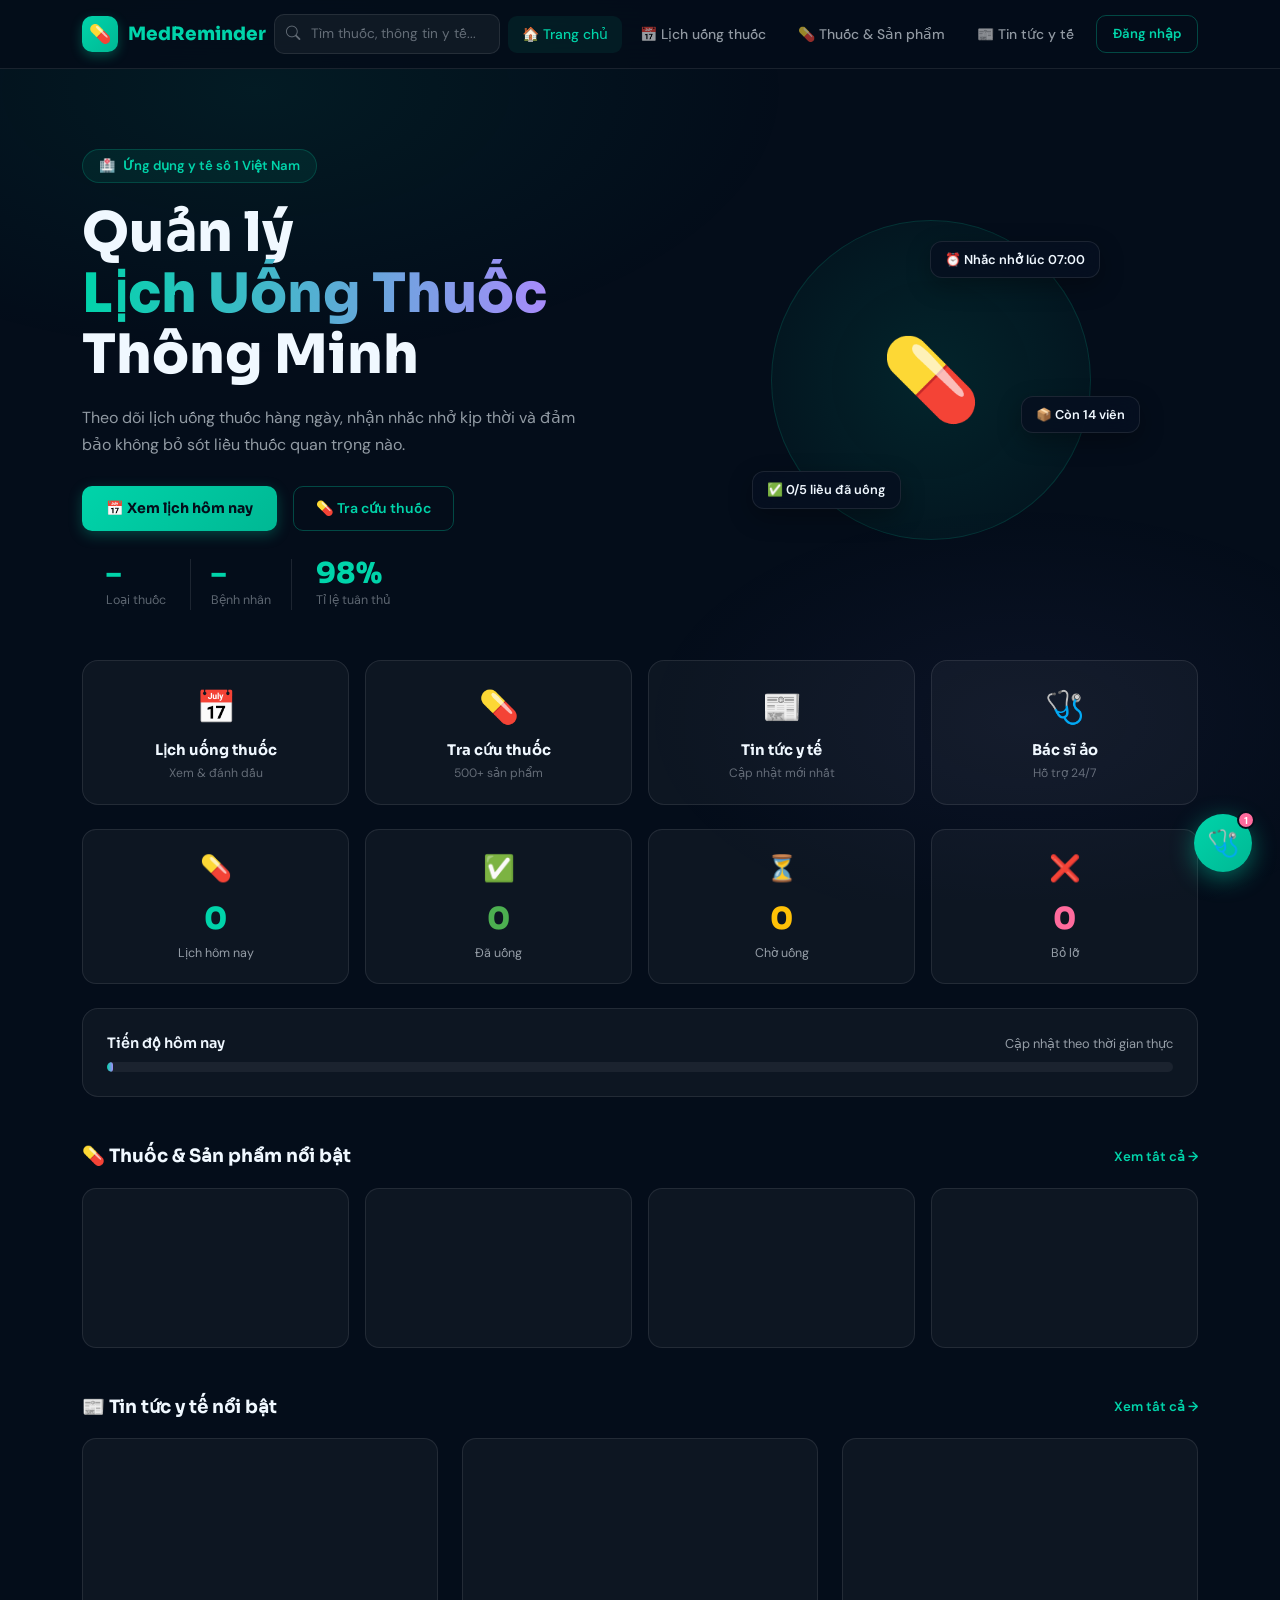
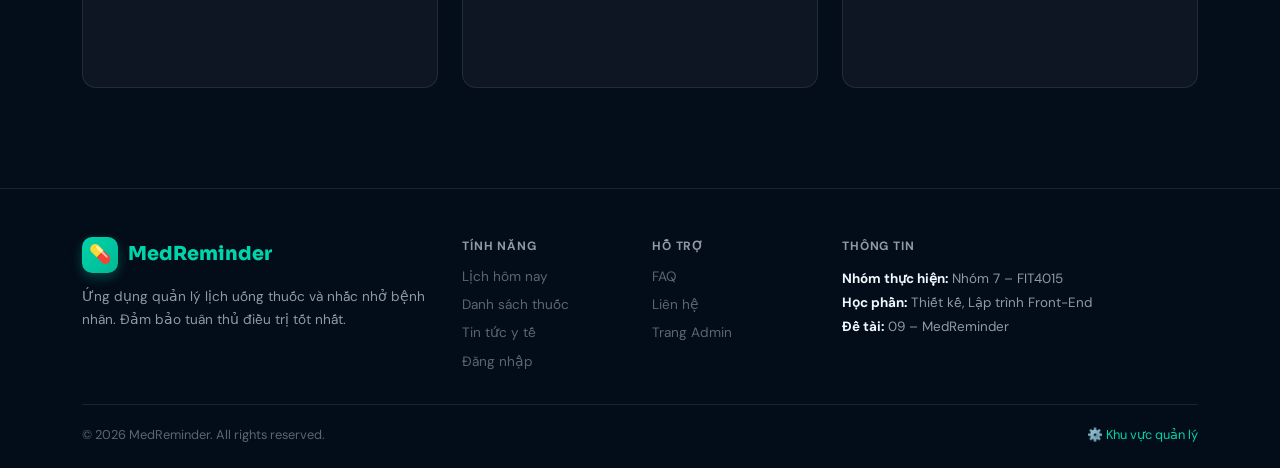
==== commit 0d937b86: "Update index.html" ====
--- a/MedReminder/index.html
+++ b/MedReminder/index.html
@@ -8,6 +8,521 @@
     <link rel="stylesheet" href="https://cdn.jsdelivr.net/npm/bootstrap@5.3.3/dist/css/bootstrap.min.css" />
     <link rel="stylesheet" href="https://cdn.jsdelivr.net/npm/bootstrap-icons@1.11.3/font/bootstrap-icons.min.css" />
     <link rel="stylesheet" href="css/style.css" />
+    <style>
+        /* ── Home Preview Cards ── */
+        .home-preview-card {
+            background: var(--bg-glass);
+            border: 1px solid var(--border-glass);
+            border-radius: 14px;
+            overflow: hidden;
+            cursor: pointer;
+            transition: all .25s;
+        }
+
+        .home-preview-card:hover {
+            border-color: var(--border-primary);
+            transform: translateY(-3px);
+            box-shadow: 0 12px 32px rgba(0, 212, 170, 0.12);
+        }
+
+        .hpc-img-wrap {
+            height: 120px;
+            overflow: hidden;
+            position: relative;
+            background: var(--bg-glass-strong);
+        }
+
+        .hpc-img {
+            width: 100%;
+            height: 100%;
+            object-fit: cover;
+            transition: transform .3s;
+        }
+
+        .home-preview-card:hover .hpc-img {
+            transform: scale(1.05);
+        }
+
+        .hpc-icon-fallback {
+            width: 100%;
+            height: 100%;
+            display: flex;
+            align-items: center;
+            justify-content: center;
+            font-size: 3rem;
+        }
+
+        .hpc-info {
+            padding: 12px;
+        }
+
+        .hpc-name {
+            font-family: 'Sora', sans-serif;
+            font-weight: 700;
+            font-size: .85rem;
+            margin-bottom: 3px;
+        }
+
+        .hpc-cat {
+            font-size: .75rem;
+            color: var(--text-muted);
+        }
+
+        /* ── Home News Cards ── */
+        .home-news-card {
+            background: var(--bg-glass);
+            border: 1px solid var(--border-glass);
+            border-radius: 14px;
+            overflow: hidden;
+            transition: .25s;
+            height: 100%;
+        }
+
+        .home-news-card:hover {
+            border-color: var(--border-primary);
+            transform: translateY(-3px);
+        }
+
+        .hnc-img-wrap {
+            height: 160px;
+            overflow: hidden;
+            position: relative;
+            background: var(--bg-glass-strong);
+        }
+
+        .hnc-img {
+            width: 100%;
+            height: 100%;
+            object-fit: cover;
+            transition: transform .3s;
+        }
+
+        .home-news-card:hover .hnc-img {
+            transform: scale(1.05);
+        }
+
+        .hnc-body {
+            padding: 14px;
+        }
+
+        .hnc-title {
+            font-family: 'Sora', sans-serif;
+            font-weight: 700;
+            font-size: .88rem;
+            line-height: 1.45;
+            margin-bottom: 8px;
+            display: -webkit-box;
+            -webkit-line-clamp: 2;
+            line-clamp: 2;
+            -webkit-box-orient: vertical;
+            overflow: hidden;
+        }
+
+        .hnc-meta {
+            font-size: .75rem;
+            color: var(--text-muted);
+        }
+
+        /* ── Med Product Card with image ── */
+        .med-product-card {
+            background: var(--bg-glass);
+            border: 1px solid var(--border-glass);
+            border-radius: 16px;
+            overflow: hidden;
+            cursor: pointer;
+            transition: .25s;
+        }
+
+        .med-product-card:hover {
+            border-color: var(--border-primary);
+            transform: translateY(-3px);
+            box-shadow: 0 16px 40px rgba(0, 212, 170, 0.12);
+        }
+
+        .mpc-img-wrap {
+            height: 160px;
+            overflow: hidden;
+            position: relative;
+            background: var(--bg-glass-strong);
+        }
+
+        .mpc-img {
+            width: 100%;
+            height: 100%;
+            object-fit: cover;
+            transition: transform .3s;
+        }
+
+        .med-product-card:hover .mpc-img {
+            transform: scale(1.05);
+        }
+
+        .mpc-icon-fallback {
+            width: 100%;
+            height: 100%;
+            display: flex;
+            align-items: center;
+            justify-content: center;
+            font-size: 4rem;
+            background: linear-gradient(135deg, rgba(0, 212, 170, .08), rgba(167, 139, 250, .08));
+        }
+
+        .mpc-body {
+            padding: 16px;
+        }
+
+        .mpc-header {
+            display: flex;
+            align-items: flex-start;
+            justify-content: space-between;
+            gap: 8px;
+            margin-bottom: 8px;
+        }
+
+        .mpc-name {
+            font-family: 'Sora', sans-serif;
+            font-weight: 700;
+            font-size: .92rem;
+            margin-bottom: 2px;
+        }
+
+        .mpc-brand {
+            font-size: .75rem;
+            color: var(--text-muted);
+        }
+
+        .mpc-type-badge {
+            background: rgba(167, 139, 250, .12);
+            color: var(--accent2);
+            border: 1px solid rgba(167, 139, 250, .2);
+            padding: 2px 8px;
+            border-radius: 100px;
+            font-size: .65rem;
+            font-weight: 700;
+            white-space: nowrap;
+            flex-shrink: 0;
+        }
+
+        .mpc-uses {
+            font-size: .82rem;
+            color: var(--text-secondary);
+            line-height: 1.55;
+            margin-bottom: 10px;
+        }
+
+        .mpc-footer {
+            display: flex;
+            align-items: center;
+            justify-content: space-between;
+            flex-wrap: wrap;
+            gap: 6px;
+        }
+
+        .mpc-dosage {
+            font-size: .78rem;
+            color: var(--text-muted);
+        }
+
+        .mpc-price {
+            font-size: .78rem;
+            color: var(--primary);
+            font-weight: 600;
+        }
+
+        .mpc-detail-link {
+            font-size: .78rem;
+            color: var(--primary);
+            font-weight: 600;
+        }
+
+        /* ── News card with image ── */
+        .news-card {
+            background: var(--bg-glass);
+            border: 1px solid var(--border-glass);
+            border-radius: 16px;
+            overflow: hidden;
+            transition: .25s;
+            height: 100%;
+        }
+
+        .news-card:hover {
+            border-color: var(--border-primary);
+            transform: translateY(-3px);
+        }
+
+        .news-card-img-wrap {
+            height: 180px;
+            overflow: hidden;
+            position: relative;
+            background: var(--bg-glass-strong);
+        }
+
+        .news-card-img {
+            width: 100%;
+            height: 100%;
+            object-fit: cover;
+            transition: transform .3s;
+        }
+
+        .news-card:hover .news-card-img {
+            transform: scale(1.04);
+        }
+
+        .news-card-body {
+            padding: 16px;
+        }
+
+        .news-card-header {
+            margin-bottom: 8px;
+        }
+
+        .news-title {
+            font-family: 'Sora', sans-serif;
+            font-weight: 700;
+            font-size: .9rem;
+            line-height: 1.45;
+            margin-bottom: 8px;
+            display: -webkit-box;
+            -webkit-line-clamp: 2;
+            line-clamp: 2;
+            -webkit-box-orient: vertical;
+            overflow: hidden;
+        }
+
+        .news-summary {
+            font-size: .82rem;
+            color: var(--text-secondary);
+            line-height: 1.55;
+            margin-bottom: 10px;
+            display: -webkit-box;
+            -webkit-line-clamp: 3;
+            line-clamp: 3;
+            -webkit-box-orient: vertical;
+            overflow: hidden;
+        }
+
+        .news-footer {
+            display: flex;
+            justify-content: space-between;
+            align-items: center;
+            font-size: .75rem;
+            color: var(--text-muted);
+            margin-bottom: 8px;
+        }
+
+        .news-read-more {
+            font-size: .8rem;
+            color: var(--primary);
+            font-weight: 600;
+        }
+
+        .news-hot-badge {
+            background: rgba(255, 107, 157, .15);
+            color: var(--accent);
+            border: 1px solid rgba(255, 107, 157, .3);
+            padding: 2px 8px;
+            border-radius: 100px;
+            font-size: .68rem;
+            font-weight: 700;
+        }
+
+        /* ── Detail modal image ── */
+        #detail-med-img {
+            width: 100%;
+            max-height: 220px;
+            object-fit: cover;
+            border-radius: 12px;
+            margin-bottom: 16px;
+        }
+
+        /* ── Chatbot Tabs ── */
+        .cb-tabs {
+            display: flex;
+            border-bottom: 1px solid var(--border-glass);
+            background: rgba(255, 255, 255, .02);
+        }
+
+        .cb-tab-btn {
+            flex: 1;
+            padding: 10px 4px;
+            background: none;
+            border: none;
+            color: var(--text-muted);
+            font-size: .78rem;
+            font-weight: 600;
+            cursor: pointer;
+            transition: .2s;
+            display: flex;
+            align-items: center;
+            justify-content: center;
+            gap: 5px;
+            border-bottom: 2px solid transparent;
+        }
+
+        .cb-tab-btn.active {
+            color: var(--primary);
+            border-bottom-color: var(--primary);
+            background: rgba(0, 212, 170, .04);
+        }
+
+        .cb-tab-btn:hover {
+            color: var(--text-primary);
+        }
+
+        /* FAQ Pane */
+        #cb-pane-faq {
+            flex-direction: column;
+            height: 380px;
+            overflow-y: auto;
+            padding: 12px;
+        }
+
+        .faq-item {
+            border: 1px solid var(--border-glass);
+            border-radius: 10px;
+            margin-bottom: 8px;
+            overflow: hidden;
+        }
+
+        .faq-question {
+            padding: 10px 14px;
+            cursor: pointer;
+            font-size: .83rem;
+            font-weight: 600;
+            display: flex;
+            justify-content: space-between;
+            align-items: center;
+            gap: 8px;
+            transition: background .2s;
+        }
+
+        .faq-question:hover {
+            background: rgba(255, 255, 255, .04);
+        }
+
+        .faq-arrow {
+            color: var(--primary);
+            font-size: .7rem;
+            flex-shrink: 0;
+        }
+
+        .faq-answer {
+            padding: 10px 14px;
+            font-size: .8rem;
+            color: var(--text-secondary);
+            line-height: 1.65;
+            border-top: 1px solid var(--border-glass);
+            background: rgba(0, 212, 170, .03);
+        }
+
+        /* Contact Pane */
+        #cb-pane-contact {
+            flex-direction: column;
+            height: 380px;
+            overflow-y: auto;
+            padding: 14px;
+            gap: 10px;
+        }
+
+        .contact-info-block {
+            background: rgba(0, 212, 170, .06);
+            border: 1px solid rgba(0, 212, 170, .15);
+            border-radius: 10px;
+            padding: 12px;
+            margin-bottom: 10px;
+        }
+
+        .contact-info-block div {
+            font-size: .82rem;
+            color: var(--text-secondary);
+            margin-bottom: 4px;
+        }
+
+        .cb-input-field {
+            width: 100%;
+            background: rgba(255, 255, 255, .04);
+            border: 1px solid var(--border-glass);
+            border-radius: 8px;
+            color: var(--text-primary);
+            padding: 9px 12px;
+            font-size: .82rem;
+            outline: none;
+            margin-bottom: 8px;
+            font-family: 'DM Sans', sans-serif;
+            transition: .2s;
+        }
+
+        .cb-input-field:focus {
+            border-color: rgba(0, 212, 170, .4);
+            background: rgba(0, 212, 170, .03);
+        }
+
+        .cb-input-field::placeholder {
+            color: var(--text-muted);
+        }
+
+        textarea.cb-input-field {
+            resize: vertical;
+            min-height: 70px;
+        }
+
+        .cb-submit-btn {
+            width: 100%;
+            background: linear-gradient(135deg, var(--primary), var(--primary-dark));
+            color: #040d1a;
+            border: none;
+            border-radius: 8px;
+            padding: 9px;
+            font-family: 'Sora', sans-serif;
+            font-size: .82rem;
+            font-weight: 700;
+            cursor: pointer;
+            transition: .2s;
+        }
+
+        .cb-submit-btn:hover {
+            transform: translateY(-1px);
+            box-shadow: 0 6px 16px rgba(0, 212, 170, .3);
+        }
+
+        #contact-result {
+            font-size: .8rem;
+            text-align: center;
+            margin-top: 4px;
+            min-height: 20px;
+        }
+
+        /* Search image */
+        .sd-img {
+            width: 36px;
+            height: 36px;
+            border-radius: 6px;
+            object-fit: cover;
+            flex-shrink: 0;
+        }
+
+        /* ── Home section titles ── */
+        .home-section-header {
+            display: flex;
+            align-items: center;
+            justify-content: space-between;
+            margin-bottom: 20px;
+        }
+
+        .home-section-header h3 {
+            font-family: 'Sora', sans-serif;
+            font-weight: 700;
+            font-size: 1.15rem;
+            margin: 0;
+        }
+
+        .home-section-header a {
+            font-size: .83rem;
+            color: var(--primary);
+            text-decoration: none;
+            font-weight: 600;
+        }
+    </style>
 </head>
 
 <body>
@@ -26,16 +541,12 @@
                 <a href="index.html" class="navbar-brand-med">
                     <div class="brand-icon">💊</div>MedReminder
                 </a>
-
-                <!-- Global Search Bar -->
                 <div class="navbar-search-wrap" id="navbar-search-wrap">
                     <span class="search-icon-nav"><i class="bi bi-search"></i></span>
                     <input type="text" id="global-search" placeholder="Tìm thuốc, thông tin y tế..."
                         autocomplete="off" />
                     <div class="search-dropdown" id="search-dropdown"></div>
                 </div>
-
-                <!-- Nav Tabs -->
                 <div class="d-flex align-items-center gap-1 flex-wrap nav-tabs-med">
                     <a href="#" class="nav-link-med active" data-tab="home" onclick="switchTab('home',event)">🏠 Trang
                         chủ</a>
@@ -46,9 +557,8 @@
                     <a href="#" class="nav-link-med" data-tab="news" onclick="switchTab('news',event)">📰 Tin tức y
                         tế</a>
                 </div>
-
                 <div class="d-flex align-items-center gap-2" id="nav-auth-area">
-                    <a href="login.html" class="btn-outline-med" style="font-size:0.82rem;padding:8px 16px"
+                    <a href="login.html" class="btn-outline-med" style="font-size:.82rem;padding:8px 16px"
                         id="nav-login-btn">Đăng nhập</a>
                     <a href="admin.html" class="btn-nav-admin" id="nav-admin-btn" style="display:none">⚙️ Quản trị</a>
                     <button class="btn-logout-sm" id="nav-logout-btn" style="display:none" onclick="logoutUser()">🚪
@@ -71,9 +581,8 @@
                             <div class="user-role" id="banner-role">–</div>
                         </div>
                     </div>
-                    <div style="font-size:0.82rem;color:var(--text-muted)">
-                        📅 Đang xem lịch của: <strong id="banner-patient" style="color:var(--primary)">–</strong>
-                    </div>
+                    <div style="font-size:.82rem;color:var(--text-muted)">📅 Đang xem lịch của: <strong
+                            id="banner-patient" style="color:var(--primary)">–</strong></div>
                 </div>
                 <div class="row align-items-center g-5">
                     <div class="col-lg-6">
@@ -84,14 +593,14 @@
                         <div class="d-flex gap-3 flex-wrap mb-4">
                             <a href="#" class="btn-primary-med" onclick="switchTab('schedule',event)">📅 Xem lịch hôm
                                 nay</a>
-                            <a href="#" class="btn-outline-med" onclick="switchTab('medicines',event)">💊 Danh sách
+                            <a href="#" class="btn-outline-med" onclick="switchTab('medicines',event)">💊 Tra cứu
                                 thuốc</a>
                         </div>
                         <div class="hero-stats">
                             <div class="hero-stat"><span class="num" id="hero-stat-meds">–</span><span
                                     class="label">Loại thuốc</span></div>
                             <div class="hero-stat"
-                                style="padding:0 20px;border-left:1px solid rgba(255,255,255,0.1);border-right:1px solid rgba(255,255,255,0.1)">
+                                style="padding:0 20px;border-left:1px solid rgba(255,255,255,.1);border-right:1px solid rgba(255,255,255,.1)">
                                 <span class="num" id="hero-stat-patients">–</span><span class="label">Bệnh nhân</span>
                             </div>
                             <div class="hero-stat"><span class="num">98%</span><span class="label">Tỉ lệ tuân thủ</span>
@@ -113,8 +622,8 @@
             </div>
         </section>
 
-        <!-- QUICK FEATURE CARDS -->
-        <section style="position:relative;z-index:1;padding:0 0 60px">
+        <!-- QUICK CARDS -->
+        <section style="position:relative;z-index:1;padding:0 0 40px">
             <div class="container">
                 <div class="row g-3 mb-4">
                     <div class="col-6 col-md-3">
@@ -147,8 +656,8 @@
                     </div>
                 </div>
 
-                <!-- Preview stats -->
-                <div class="row g-3">
+                <!-- Stats -->
+                <div class="row g-3 mb-4">
                     <div class="col-6 col-md-3">
                         <div class="stat-card"><span class="stat-icon">💊</span>
                             <div class="stat-value" id="stat-total">–</div>
@@ -174,15 +683,66 @@
                         </div>
                     </div>
                 </div>
-                <div class="mt-4 glass-card p-4">
+                <div class="glass-card p-4 mb-5">
                     <div class="d-flex justify-content-between align-items-center mb-2">
-                        <span style="font-family:'Sora',sans-serif;font-weight:600;font-size:0.9rem">Tiến độ hôm
+                        <span style="font-family:'Sora',sans-serif;font-weight:600;font-size:.9rem">Tiến độ hôm
                             nay</span>
-                        <span style="font-size:0.8rem;color:var(--text-secondary)">Cập nhật theo thời gian thực</span>
-                    </div>
-                    <div style="background:rgba(255,255,255,0.06);border-radius:100px;height:10px;overflow:hidden">
+                        <span style="font-size:.8rem;color:var(--text-secondary)">Cập nhật theo thời gian thực</span>
+                    </div>
+                    <div style="background:rgba(255,255,255,.06);border-radius:100px;height:10px;overflow:hidden">
                         <div id="progress-bar"
-                            style="height:100%;background:linear-gradient(90deg,var(--primary),var(--accent2));border-radius:100px;transition:width .6s ease;width:0%;display:flex;align-items:center;justify-content:flex-end;padding-right:6px;font-size:0.65rem;font-weight:700;color:#040d1a">
+                            style="height:100%;background:linear-gradient(90deg,var(--primary),var(--accent2));border-radius:100px;transition:width .6s ease;width:0%;display:flex;align-items:center;justify-content:flex-end;padding-right:6px;font-size:.65rem;font-weight:700;color:#040d1a">
+                        </div>
+                    </div>
+                </div>
+
+                <!-- Featured Medicines Preview -->
+                <div class="home-section-header">
+                    <h3>💊 Thuốc & Sản phẩm nổi bật</h3>
+                    <a href="#" onclick="switchTab('medicines',event)">Xem tất cả →</a>
+                </div>
+                <div class="row g-3 mb-5" id="home-med-preview">
+                    <div class="col-6 col-md-3">
+                        <div
+                            style="height:160px;background:var(--bg-glass);border-radius:14px;border:1px solid var(--border-glass)">
+                        </div>
+                    </div>
+                    <div class="col-6 col-md-3">
+                        <div
+                            style="height:160px;background:var(--bg-glass);border-radius:14px;border:1px solid var(--border-glass)">
+                        </div>
+                    </div>
+                    <div class="col-6 col-md-3">
+                        <div
+                            style="height:160px;background:var(--bg-glass);border-radius:14px;border:1px solid var(--border-glass)">
+                        </div>
+                    </div>
+                    <div class="col-6 col-md-3">
+                        <div
+                            style="height:160px;background:var(--bg-glass);border-radius:14px;border:1px solid var(--border-glass)">
+                        </div>
+                    </div>
+                </div>
+
+                <!-- Hot News Preview -->
+                <div class="home-section-header">
+                    <h3>📰 Tin tức y tế nổi bật</h3>
+                    <a href="#" onclick="switchTab('news',event)">Xem tất cả →</a>
+                </div>
+                <div class="row g-4" id="home-news-preview">
+                    <div class="col-md-4">
+                        <div
+                            style="height:250px;background:var(--bg-glass);border-radius:14px;border:1px solid var(--border-glass)">
+                        </div>
+                    </div>
+                    <div class="col-md-4">
+                        <div
+                            style="height:250px;background:var(--bg-glass);border-radius:14px;border:1px solid var(--border-glass)">
+                        </div>
+                    </div>
+                    <div class="col-md-4">
+                        <div
+                            style="height:250px;background:var(--bg-glass);border-radius:14px;border:1px solid var(--border-glass)">
                         </div>
                     </div>
                 </div>
@@ -192,7 +752,6 @@
 
     <!-- ═══ TAB: SCHEDULE ═══ -->
     <div id="tab-schedule" class="tab-content-med" style="display:none">
-        <!-- Auth gate -->
         <div id="schedule-auth-gate" class="auth-gate-section" style="display:none">
             <div class="auth-gate-card">
                 <div style="font-size:3rem;margin-bottom:16px">🔒</div>
@@ -202,7 +761,6 @@
                 <a href="login.html" class="btn-primary-med">🔑 Đăng nhập ngay</a>
             </div>
         </div>
-        <!-- Schedule content (only for logged in) -->
         <div id="schedule-content" style="display:none">
             <section style="position:relative;z-index:1;padding:40px 0 80px">
                 <div class="container">
@@ -234,12 +792,12 @@
                                     <div class="spinner-med"></div>
                                 </div>
                             </div>
-                            <div class="glass-card p-4" style="border-color:rgba(0,212,170,0.2)">
+                            <div class="glass-card p-4" style="border-color:rgba(0,212,170,.2)">
                                 <h6
                                     style="font-family:'Sora',sans-serif;font-weight:700;margin-bottom:12px;color:var(--primary)">
                                     💡 Lưu ý quan trọng</h6>
                                 <ul
-                                    style="list-style:none;padding:0;margin:0;font-size:0.84rem;line-height:2;color:var(--text-secondary)">
+                                    style="list-style:none;padding:0;margin:0;font-size:.84rem;line-height:2;color:var(--text-secondary)">
                                     <li>💊 Uống đúng liều, đúng giờ</li>
                                     <li>🍽️ Một số thuốc cần uống sau ăn</li>
                                     <li>💧 Uống với nhiều nước</li>
@@ -262,8 +820,6 @@
                     <h2 class="section-title">💊 Thuốc & Sản phẩm y tế</h2>
                     <p class="section-sub">Tra cứu thông tin chi tiết các loại thuốc và sản phẩm chăm sóc sức khỏe</p>
                 </div>
-
-                <!-- Category filter -->
                 <div class="med-category-bar mb-4">
                     <button class="med-cat-btn active" data-cat="all">🔘 Tất cả</button>
                     <button class="med-cat-btn" data-cat="painkiller">💊 Giảm đau / Hạ sốt</button>
@@ -273,16 +829,11 @@
                     <button class="med-cat-btn" data-cat="heart">❤️ Tim mạch</button>
                     <button class="med-cat-btn" data-cat="device">🩺 Thiết bị y tế</button>
                 </div>
-
-                <!-- Search inside medicines -->
                 <div class="search-wrap mb-4" style="max-width:400px">
                     <span class="search-icon"><i class="bi bi-search"></i></span>
                     <input type="text" id="med-search-input" placeholder="Tìm thuốc, sản phẩm..." />
                 </div>
-
-                <div class="row g-4" id="med-catalog-grid">
-                    <!-- Populated by JS -->
-                </div>
+                <div class="row g-4" id="med-catalog-grid"></div>
             </div>
         </section>
     </div>
@@ -295,7 +846,6 @@
                     <h2 class="section-title">📰 Tin tức & Thông tin y tế</h2>
                     <p class="section-sub">Cập nhật các chủ đề hot và thông tin chuyên ngành y tế mới nhất</p>
                 </div>
-                <!-- Topic pills -->
                 <div class="filter-pills mb-4">
                     <button class="pill-btn active" data-news-cat="all" onclick="filterNews('all',this)">🔘 Tất
                         cả</button>
@@ -310,9 +860,7 @@
                     <button class="pill-btn" data-news-cat="policy" onclick="filterNews('policy',this)">📋 Chính
                         sách</button>
                 </div>
-                <div class="row g-4" id="news-grid">
-                    <!-- Populated by JS -->
-                </div>
+                <div class="row g-4" id="news-grid"></div>
             </div>
         </section>
     </div>
@@ -327,13 +875,14 @@
                     <button type="button" class="btn-close" data-bs-dismiss="modal"></button>
                 </div>
                 <div class="modal-body">
+                    <img id="detail-med-img" src="" alt="" style="display:none" onerror="this.style.display='none'" />
                     <div class="row g-3">
                         <div class="col-md-6">
                             <div class="detail-label">Dạng thuốc</div>
                             <div class="detail-val" id="detail-med-type">–</div>
                         </div>
                         <div class="col-md-6">
-                            <div class="detail-label">Danh mục</div>
+                            <div class="detail-label">Thương hiệu</div>
                             <div class="detail-val" id="detail-med-cat">–</div>
                         </div>
                         <div class="col-md-6">
@@ -344,28 +893,32 @@
                             <div class="detail-label">Tần suất sử dụng</div>
                             <div class="detail-val" id="detail-med-freq">–</div>
                         </div>
+                        <div class="col-md-6">
+                            <div class="detail-label">Giá tham khảo</div>
+                            <div class="detail-val" id="detail-med-price" style="color:var(--primary);font-weight:600">–
+                            </div>
+                        </div>
+                        <div class="col-md-6">
+                            <div class="detail-label">Trạng thái</div><span id="detail-med-status"></span>
+                        </div>
                         <div class="col-12">
                             <div class="detail-label">Công dụng chính</div>
-                            <div style="background:rgba(0,212,170,0.06);border-left:3px solid var(--primary);padding:12px 16px;border-radius:8px;font-size:.88rem;line-height:1.7"
+                            <div style="background:rgba(0,212,170,.06);border-left:3px solid var(--primary);padding:12px 16px;border-radius:8px;font-size:.88rem;line-height:1.7"
                                 id="detail-med-uses">–</div>
                         </div>
                         <div class="col-12">
                             <div class="detail-label">Tác dụng phụ thường gặp</div>
-                            <div style="background:rgba(255,107,157,0.06);border-left:3px solid var(--accent);padding:12px 16px;border-radius:8px;font-size:.88rem;line-height:1.7"
+                            <div style="background:rgba(255,107,157,.06);border-left:3px solid var(--accent);padding:12px 16px;border-radius:8px;font-size:.88rem;line-height:1.7"
                                 id="detail-med-side">–</div>
                         </div>
                         <div class="col-12">
                             <div class="detail-label">Lưu ý đặc biệt</div>
-                            <div style="background:rgba(255,193,7,0.06);border-left:3px solid #ffc107;padding:12px 16px;border-radius:8px;font-size:.88rem;line-height:1.7"
+                            <div style="background:rgba(255,193,7,.06);border-left:3px solid #ffc107;padding:12px 16px;border-radius:8px;font-size:.88rem;line-height:1.7"
                                 id="detail-med-note">–</div>
                         </div>
                         <div class="col-md-6">
                             <div class="detail-label">Bảo quản</div>
                             <div class="detail-val" id="detail-med-store">–</div>
-                        </div>
-                        <div class="col-md-6">
-                            <div class="detail-label">Trạng thái</div>
-                            <span id="detail-med-status"></span>
                         </div>
                     </div>
                 </div>
@@ -398,10 +951,10 @@
                     <a href="login.html" class="footer-link">Đăng nhập</a>
                 </div>
                 <div class="col-6 col-md-2">
-                    <div class="footer-title">Quản trị</div>
+                    <div class="footer-title">Hỗ trợ</div>
+                    <a href="#" class="footer-link" onclick="toggleChatbot();switchChatbotTab('faq')">FAQ</a>
+                    <a href="#" class="footer-link" onclick="toggleChatbot();switchChatbotTab('contact')">Liên hệ</a>
                     <a href="admin.html" class="footer-link">Trang Admin</a>
-                    <a href="admin.html" class="footer-link">Quản lý thuốc</a>
-                    <a href="admin.html" class="footer-link">Bệnh nhân</a>
                 </div>
                 <div class="col-md-4">
                     <div class="footer-title">Thông tin</div>
@@ -421,38 +974,78 @@
         </div>
     </footer>
 
-    <!-- ═══ CHATBOT ═══ -->
+    <!-- ═══ CHATBOT FAB ═══ -->
     <button class="chatbot-fab" onclick="toggleChatbot()" aria-label="Bác sĩ ảo">
         🩺<div class="fab-badge" id="chat-badge">1</div>
     </button>
+
+    <!-- ═══ CHATBOT WINDOW ═══ -->
     <div class="chatbot-window" id="chatbot-window">
+        <!-- Header -->
         <div class="chatbot-header">
             <div class="chatbot-avatar">
                 <div class="chatbot-icon">🩺</div>
                 <div>
-                    <div class="chatbot-name">Bác sĩ ảo MedBot</div>
-                    <div class="chatbot-status">🟢 Trực tuyến – Hỗ trợ 24/7</div>
+                    <div class="chatbot-name">MedReminder Hỗ Trợ</div>
+                    <div class="chatbot-status">🟢 Nhân viên đang trực tuyến</div>
                 </div>
             </div>
             <button class="chatbot-close" onclick="toggleChatbot()">✕</button>
         </div>
-        <div class="chatbot-body" id="chatbot-body">
-            <div class="cb-bubble cb-bot">Xin chào! Tôi là Bác sĩ ảo MedBot 👋<br /><br />Tôi có thể giúp bạn:<br />•
-                Tra cứu lịch uống thuốc<br />• Tư vấn về cách dùng thuốc<br />• Hỏi về tác dụng phụ<br /><br />Bạn cần
-                hỗ trợ gì?</div>
+
+        <!-- Tabs: Chat / FAQ / Liên hệ -->
+        <div class="cb-tabs">
+            <button class="cb-tab-btn active" id="cb-tab-chat" onclick="switchChatbotTab('chat')">
+                💬 Chat
+            </button>
+            <button class="cb-tab-btn" id="cb-tab-faq" onclick="switchChatbotTab('faq')">
+                ❓ FAQ
+            </button>
+            <button class="cb-tab-btn" id="cb-tab-contact" onclick="switchChatbotTab('contact')">
+                📞 Liên hệ
+            </button>
         </div>
-        <div class="chatbot-quick">
-            <button class="cb-quick-btn" onclick="cbQuick('Lịch uống thuốc hôm nay của tôi?')">📅 Lịch hôm nay</button>
-            <button class="cb-quick-btn" onclick="cbQuick('Paracetamol uống như thế nào?')">💊 Paracetamol</button>
-            <button class="cb-quick-btn" onclick="cbQuick('Uống thuốc trước hay sau ăn?')">🍽️ Cách dùng</button>
-            <button class="cb-quick-btn" onclick="cbQuick('Tác dụng phụ của Amoxicillin là gì?')">⚠️ Tác dụng
-                phụ</button>
-            <button class="cb-quick-btn" onclick="cbQuick('Tôi quên uống thuốc phải làm sao?')">❓ Quên uống</button>
+
+        <!-- Pane: Chat -->
+        <div id="cb-pane-chat" style="display:flex;flex-direction:column;flex:1">
+            <div class="chatbot-body" id="chatbot-body">
+                <div class="cb-bubble cb-bot">Xin chào! Tôi là Bác sĩ ảo MedBot 👋<br /><br />Hỏi tôi về bất kỳ loại
+                    thuốc nào — Paracetamol, Amoxicillin, Amlodipine... hoặc xem FAQ để tìm câu trả lời nhanh!</div>
+            </div>
+            <div class="chatbot-quick">
+                <button class="cb-quick-btn" onclick="cbQuick('Lịch uống thuốc hôm nay của tôi?')">📅 Lịch hôm
+                    nay</button>
+                <button class="cb-quick-btn" onclick="cbQuick('Paracetamol uống như thế nào?')">💊 Paracetamol</button>
+                <button class="cb-quick-btn" onclick="cbQuick('Amoxicillin là thuốc gì?')">🧫 Amoxicillin</button>
+                <button class="cb-quick-btn" onclick="cbQuick('Uống thuốc trước hay sau ăn?')">🍽️ Cách dùng</button>
+                <button class="cb-quick-btn" onclick="cbQuick('Tôi quên uống thuốc phải làm sao?')">❓ Quên uống</button>
+                <button class="cb-quick-btn" onclick="cbQuick('Tác dụng phụ của Ibuprofen?')">⚠️ Tác dụng phụ</button>
+            </div>
+            <div class="chatbot-input-row">
+                <input class="chatbot-input" id="chatbot-input" placeholder="Nhập tên thuốc hoặc câu hỏi..."
+                    onkeydown="if(event.key==='Enter')cbSend()" />
+                <button class="chatbot-send" onclick="cbSend()">➤</button>
+            </div>
         </div>
-        <div class="chatbot-input-row">
-            <input class="chatbot-input" id="chatbot-input" placeholder="Nhập câu hỏi..."
-                onkeydown="if(event.key==='Enter')cbSend()" />
-            <button class="chatbot-send" onclick="cbSend()">➤</button>
+
+        <!-- Pane: FAQ -->
+        <div id="cb-pane-faq" style="display:none">
+            <div id="faq-list"></div>
+        </div>
+
+        <!-- Pane: Liên hệ -->
+        <div id="cb-pane-contact" style="display:none">
+            <div class="contact-info-block">
+                <div>📍 <strong>Địa chỉ:</strong> 123 Đường Y tế, Hà Nội</div>
+                <div>📞 <strong>Hotline:</strong> 1800-1234 (Miễn phí, 8:00–22:00)</div>
+                <div>📧 <strong>Email:</strong> support@medreminder.vn</div>
+                <div>⏰ <strong>Trực tuyến:</strong> T2–T7, 8:00–18:00</div>
+            </div>
+            <input type="text" class="cb-input-field" id="contact-name" placeholder="Họ và tên của bạn *" />
+            <input type="email" class="cb-input-field" id="contact-email" placeholder="Email (không bắt buộc)" />
+            <textarea class="cb-input-field" id="contact-msg" placeholder="Nội dung cần hỗ trợ *" rows="3"></textarea>
+            <button class="cb-submit-btn" onclick="submitContact()">📤 Gửi yêu cầu hỗ trợ</button>
+            <div id="contact-result"></div>
         </div>
     </div>
 
